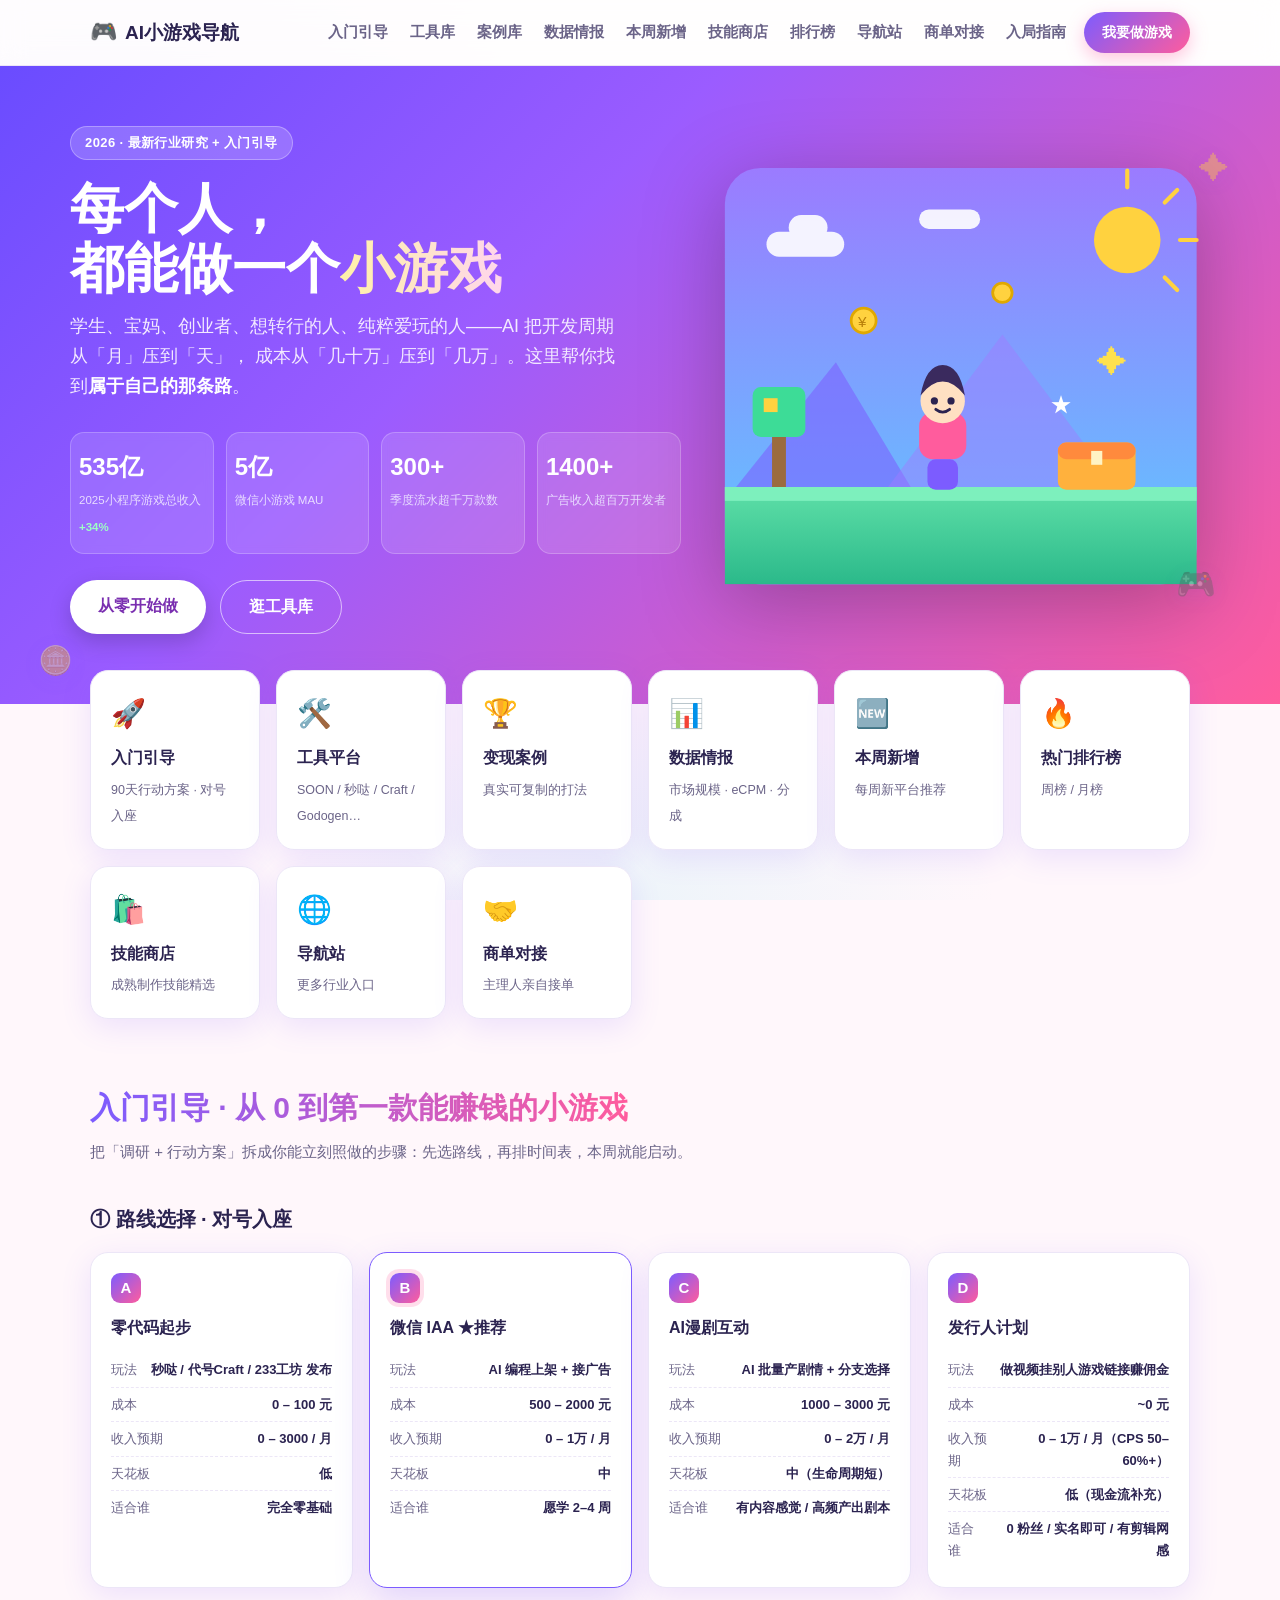
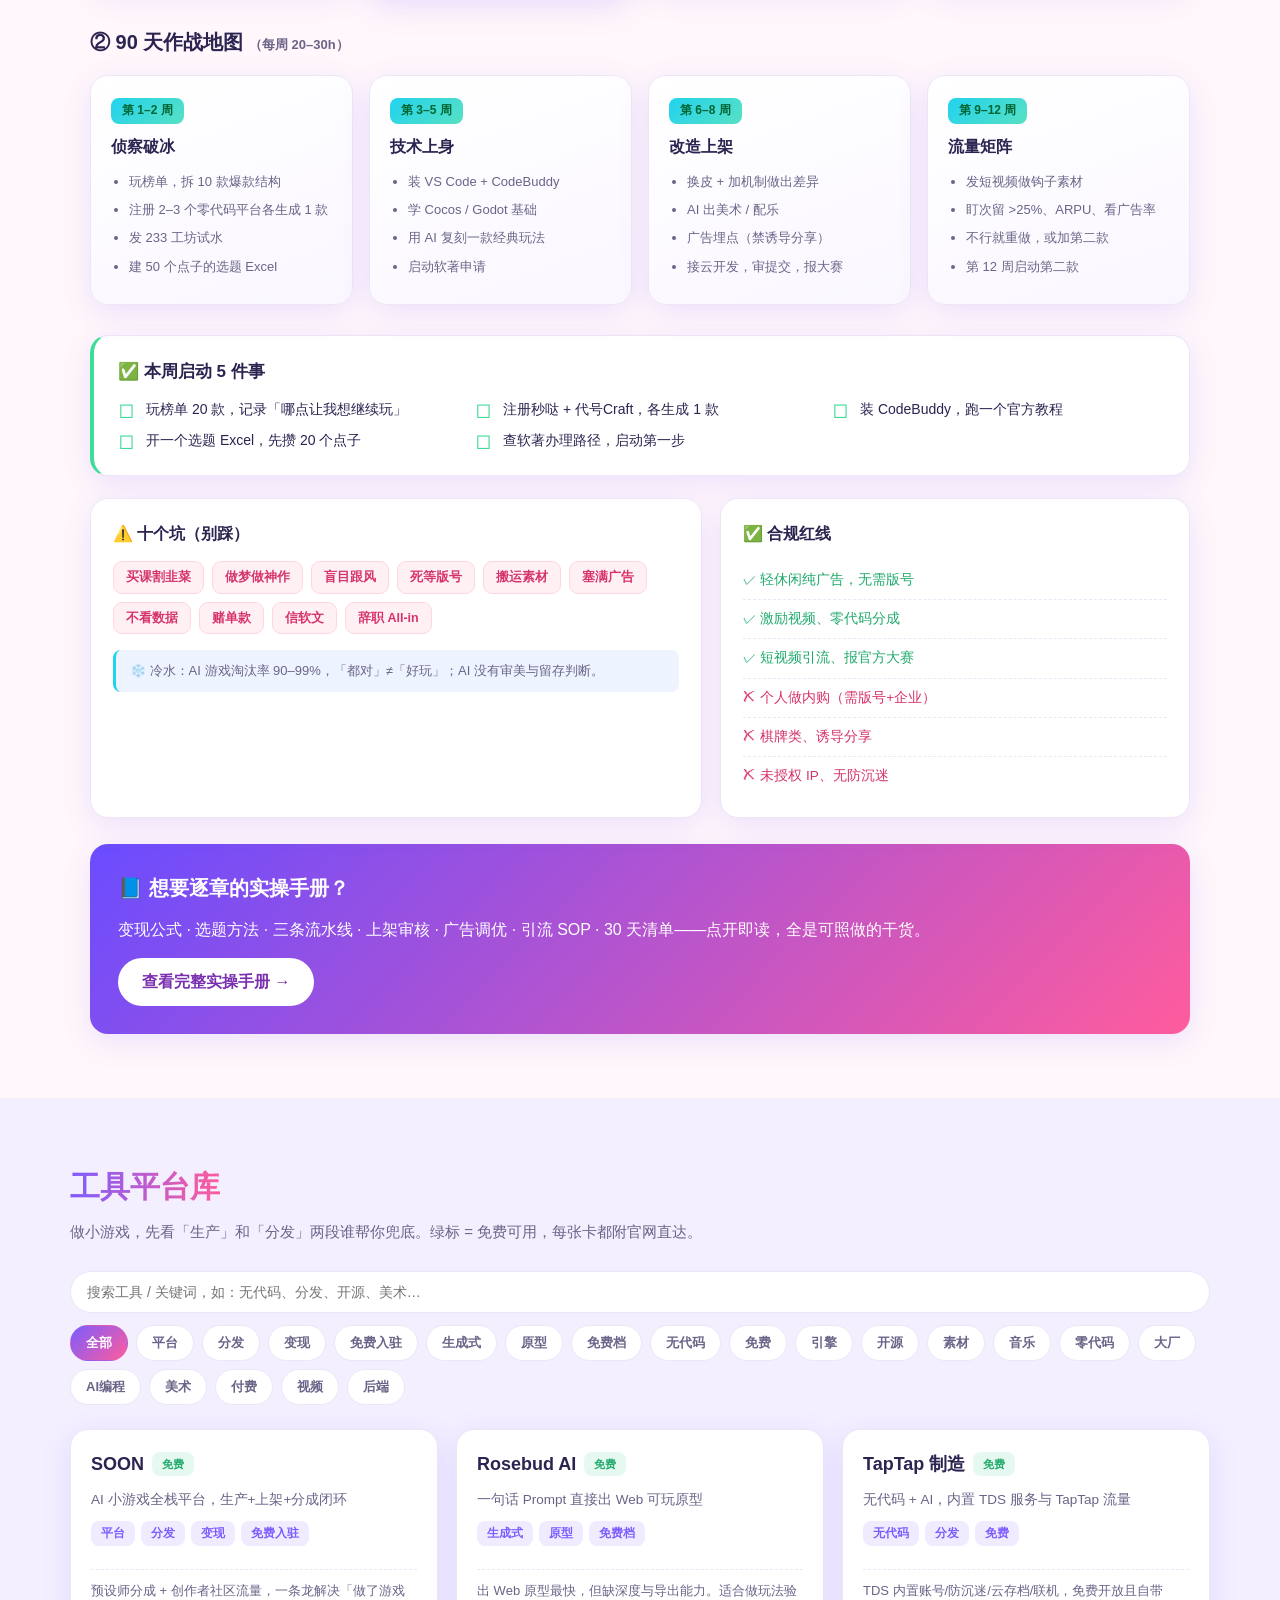
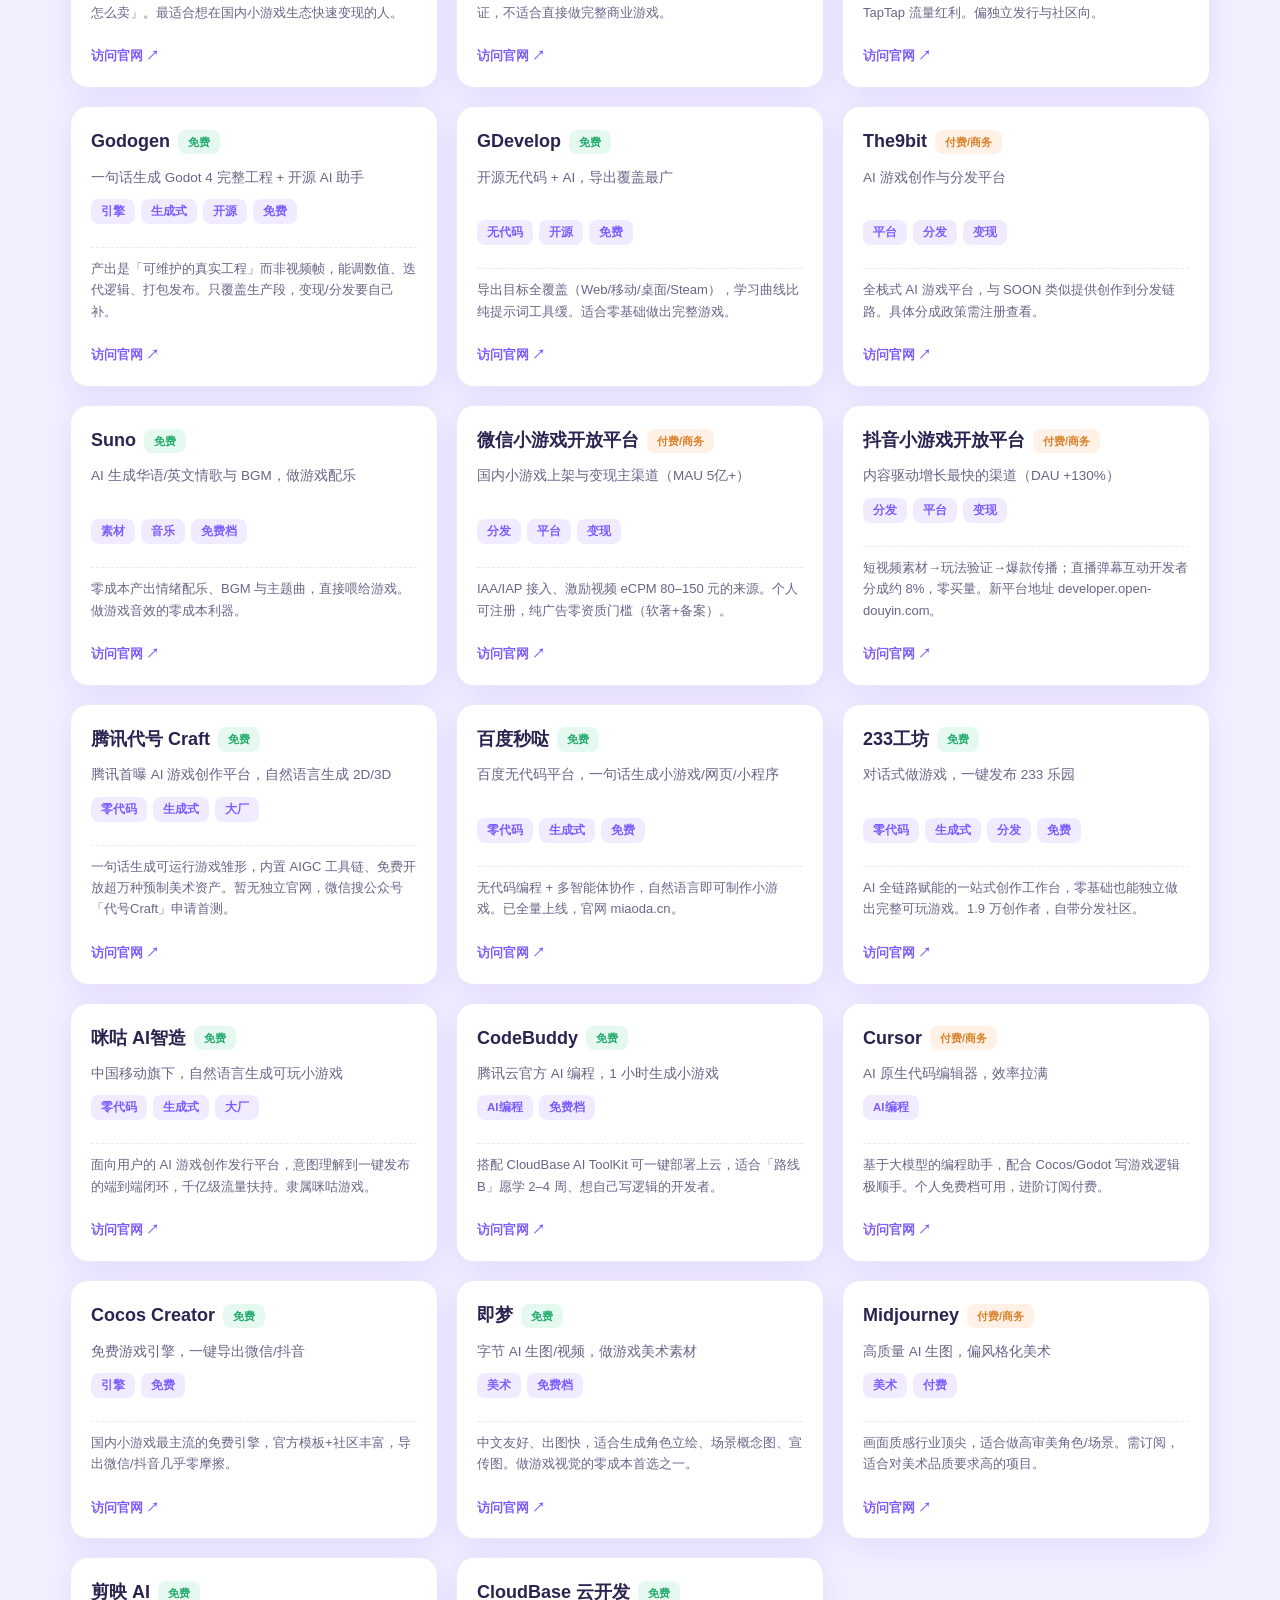
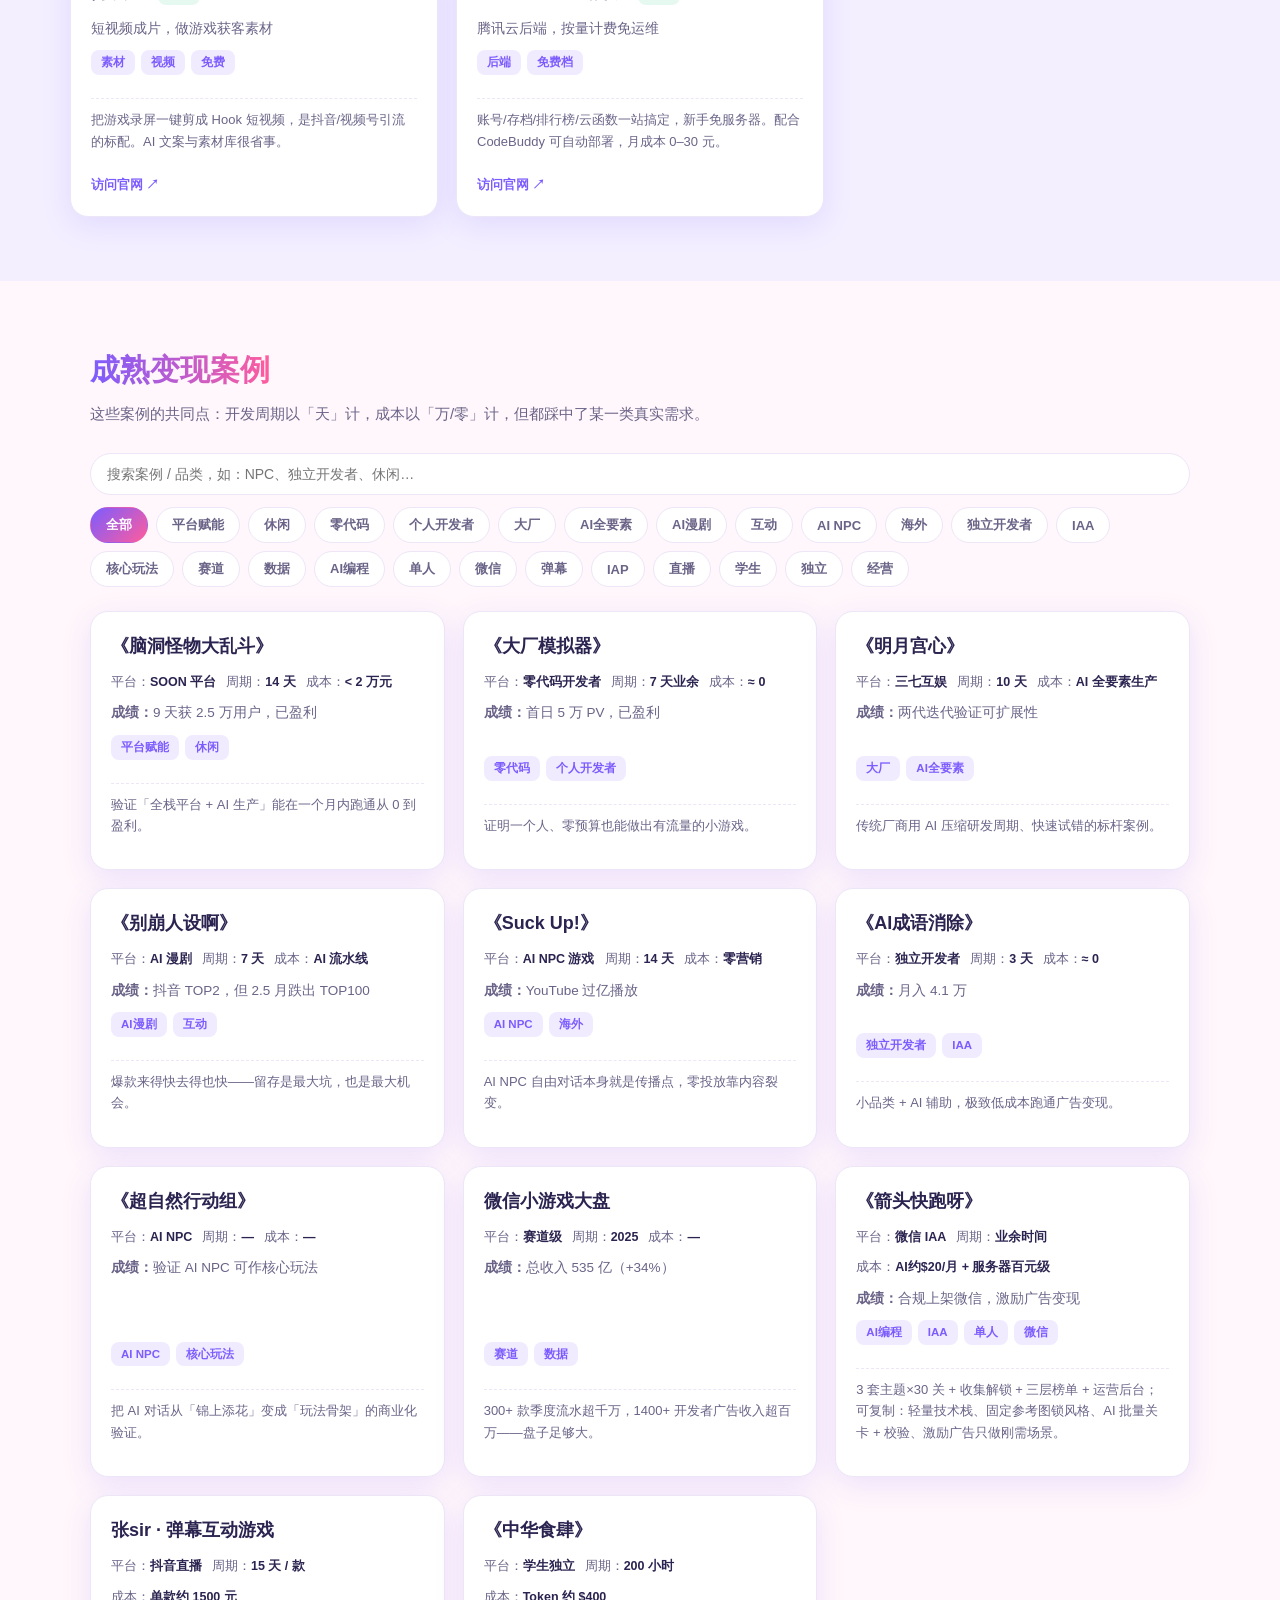
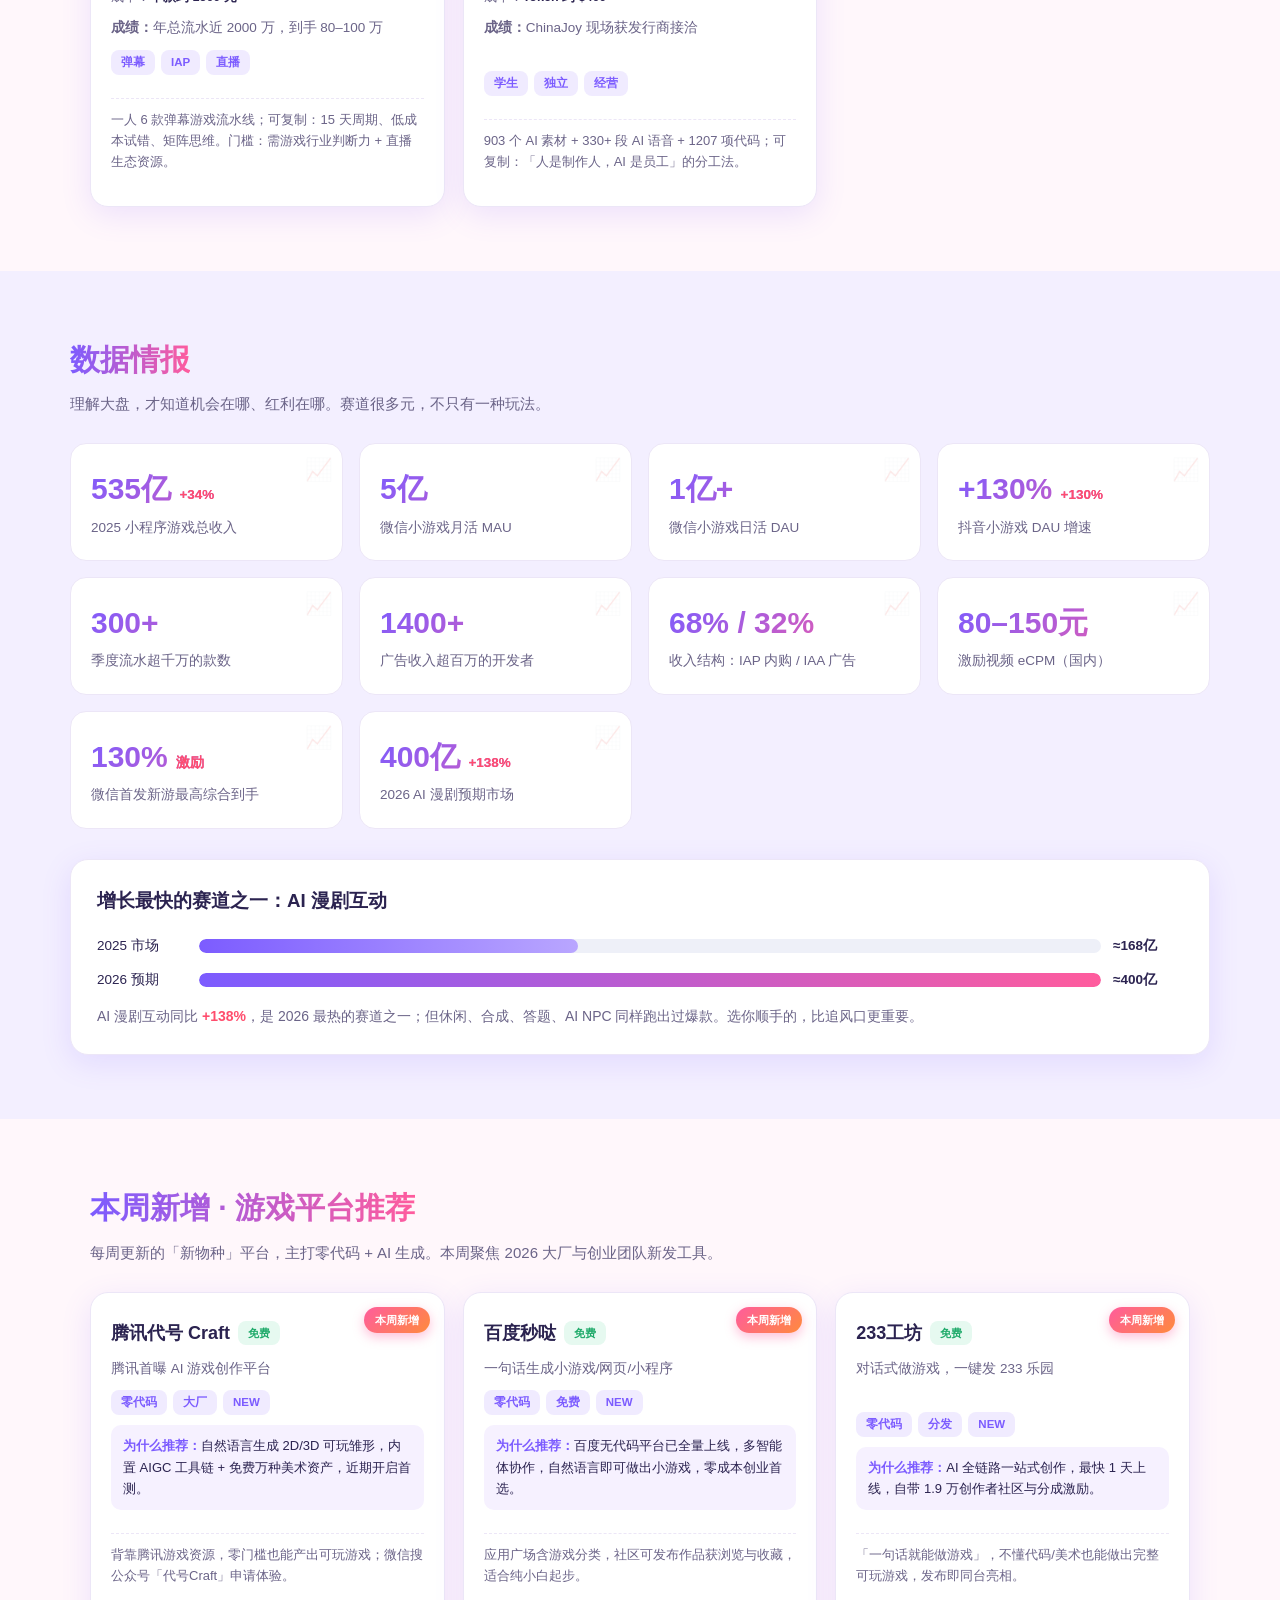
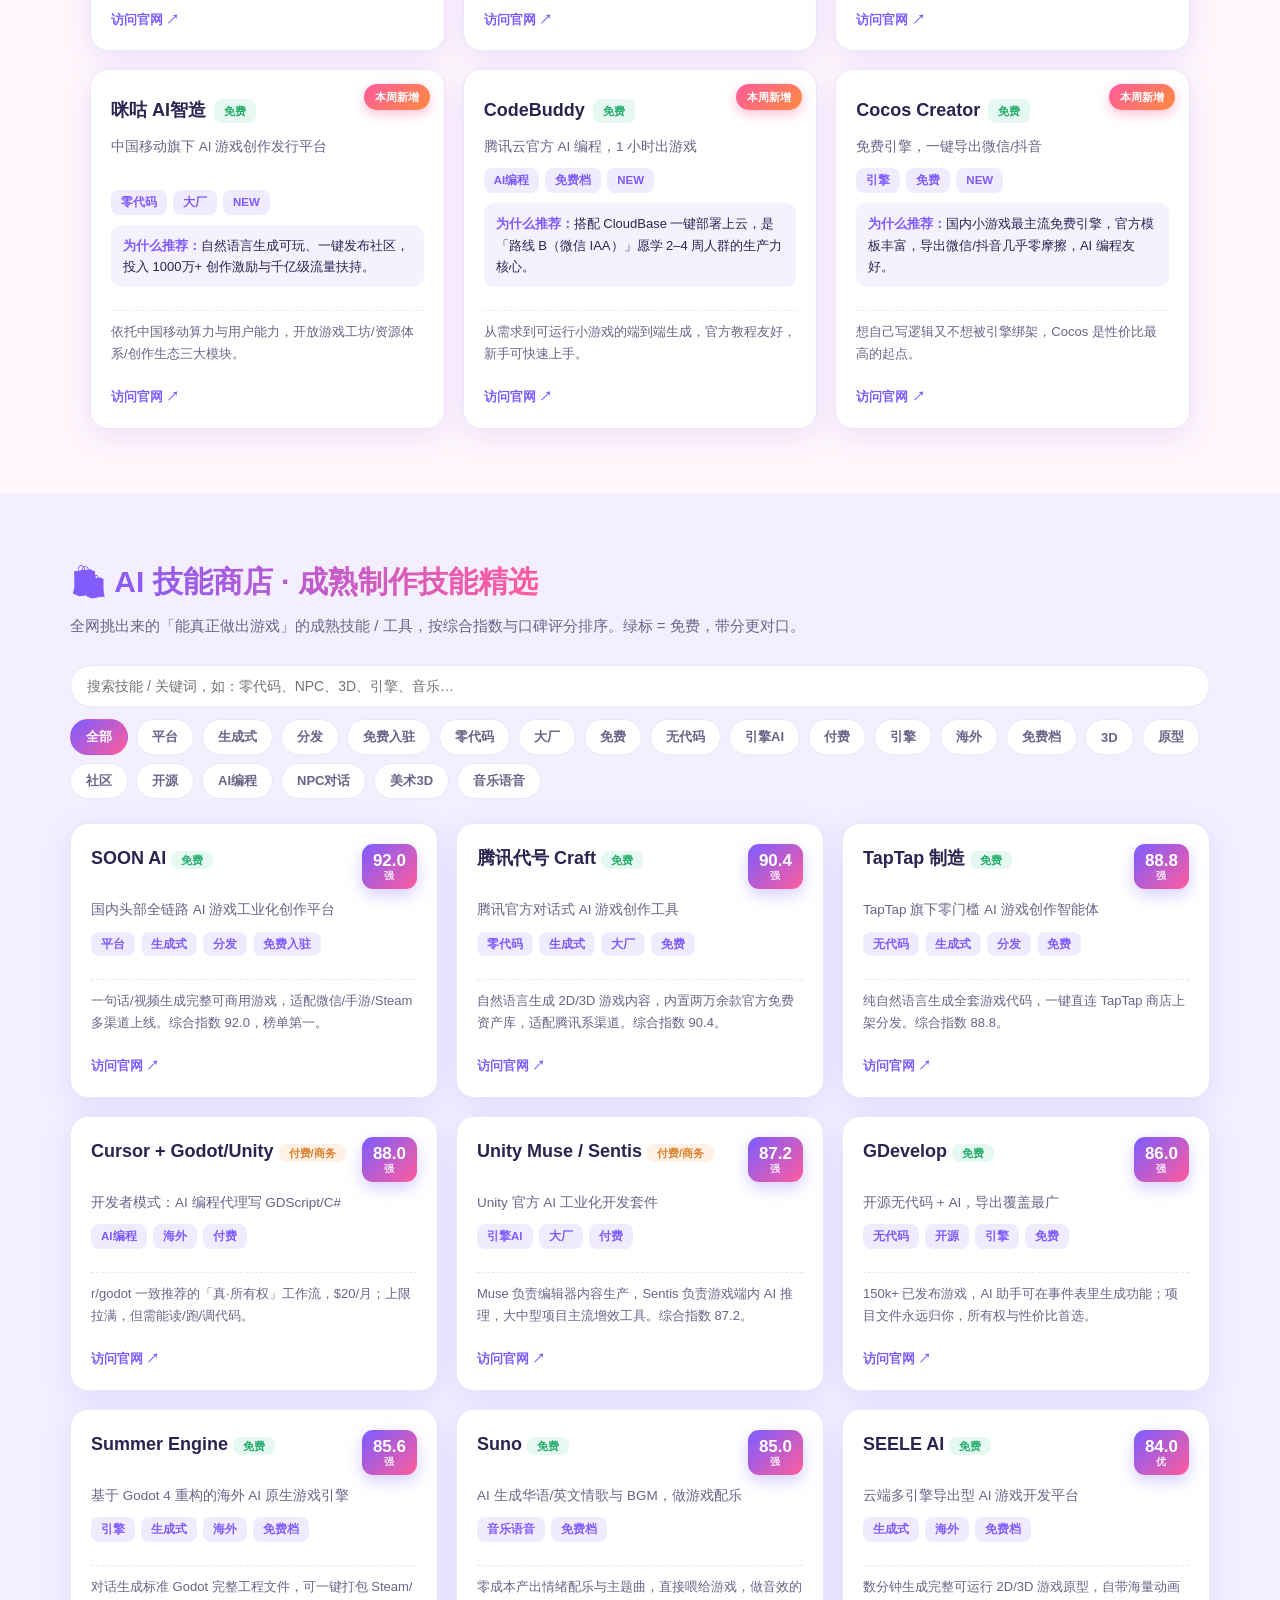
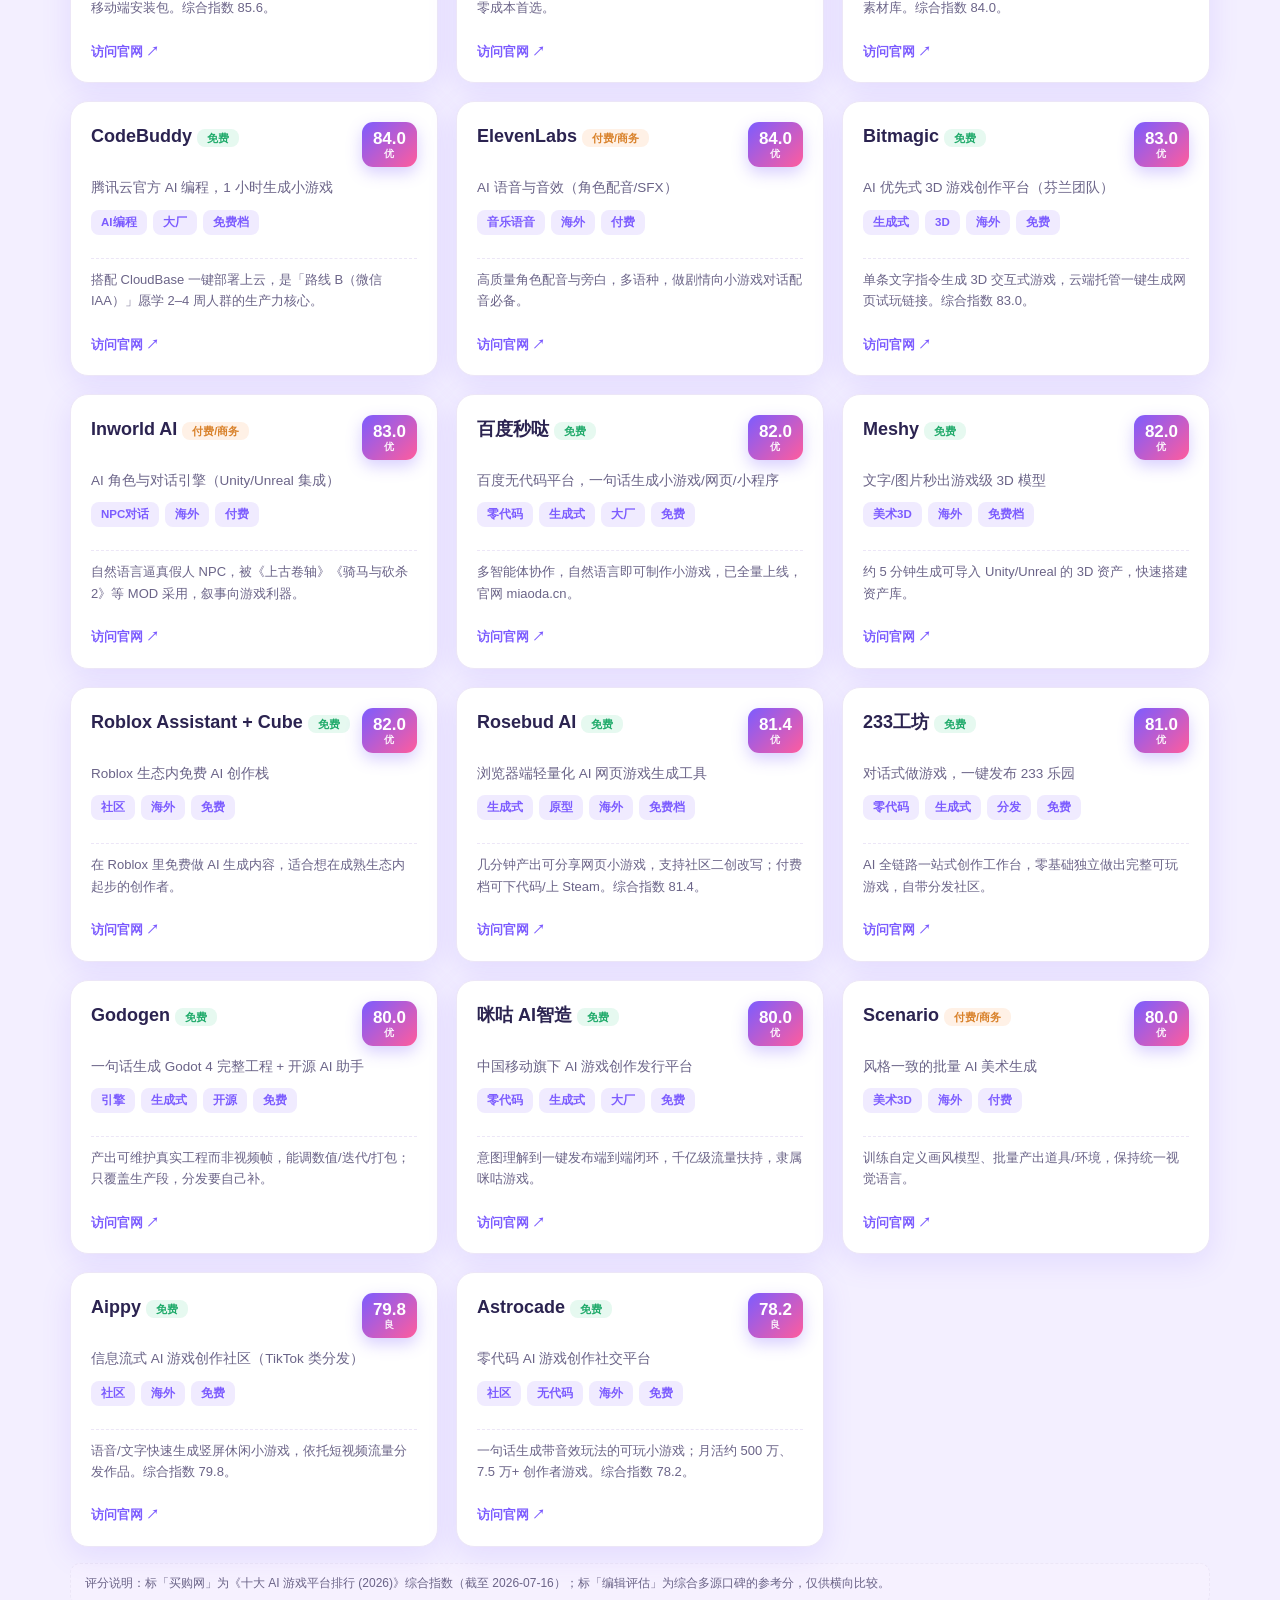
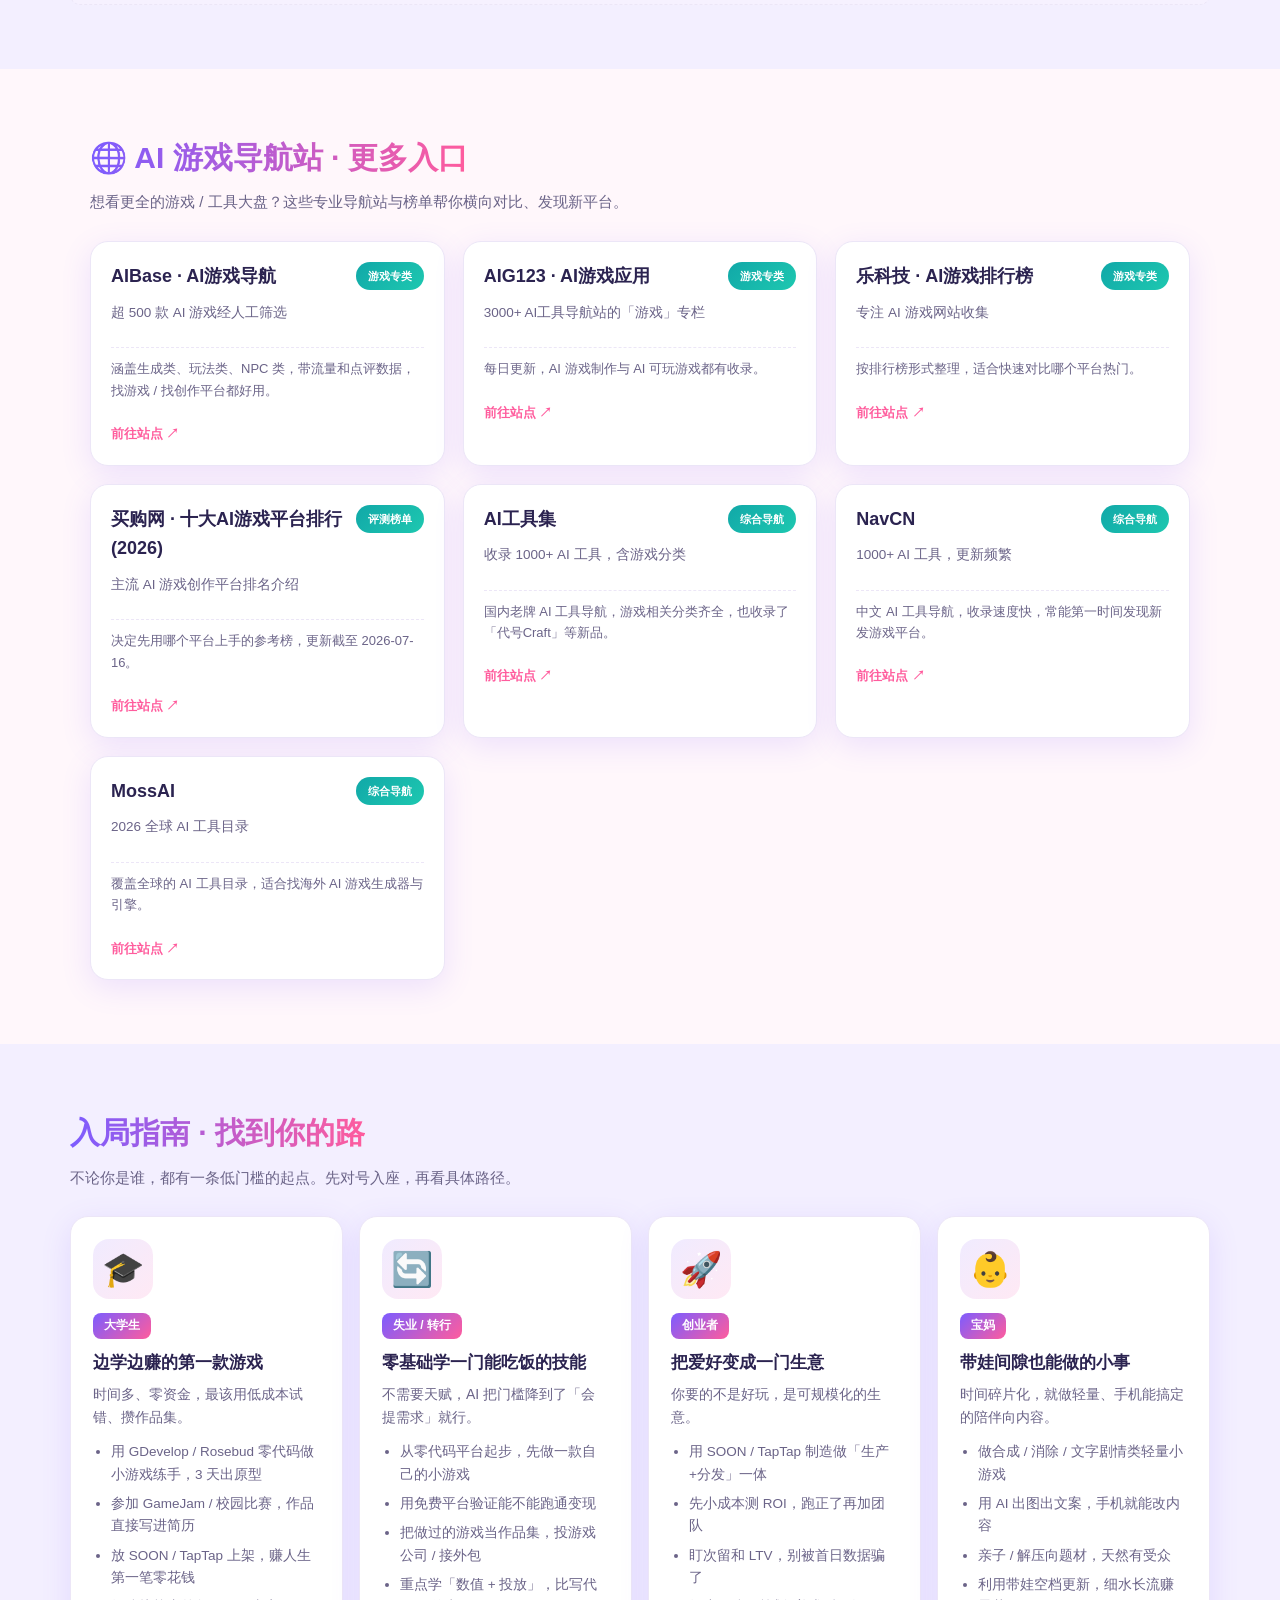
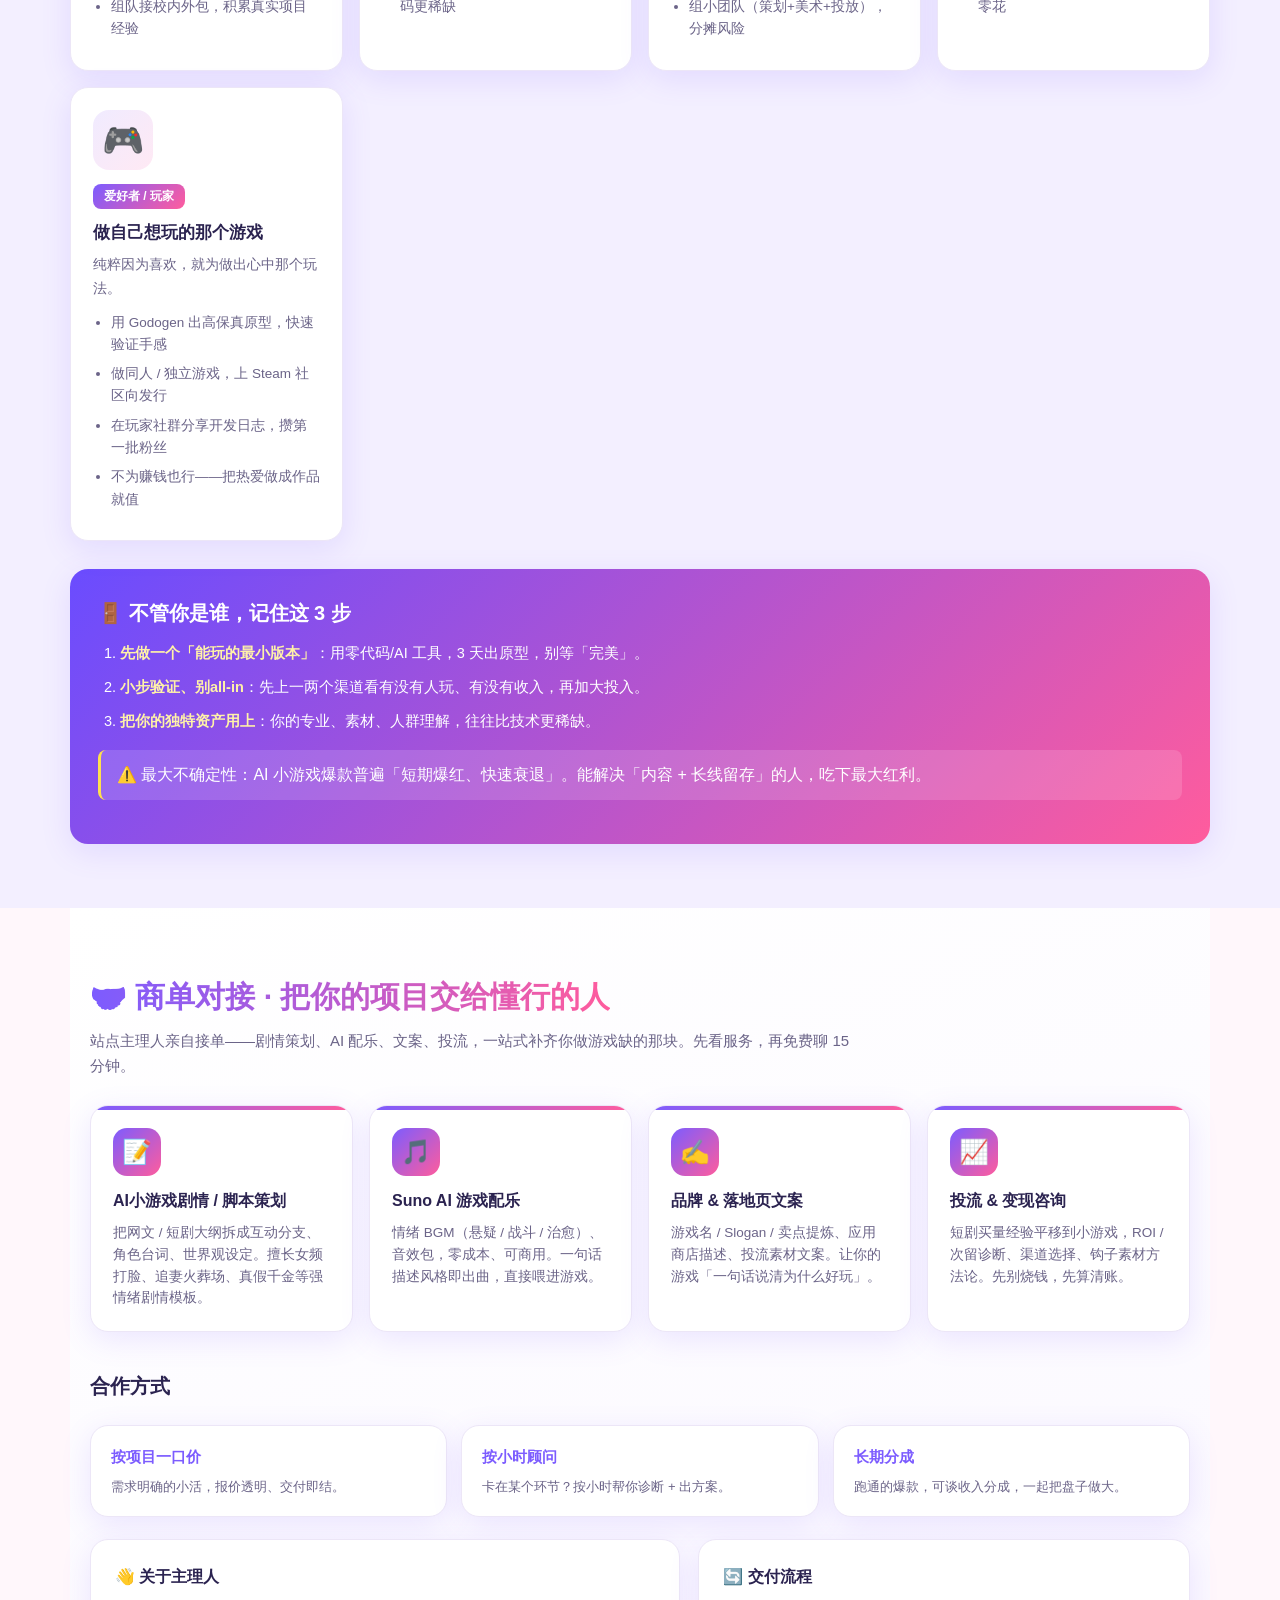
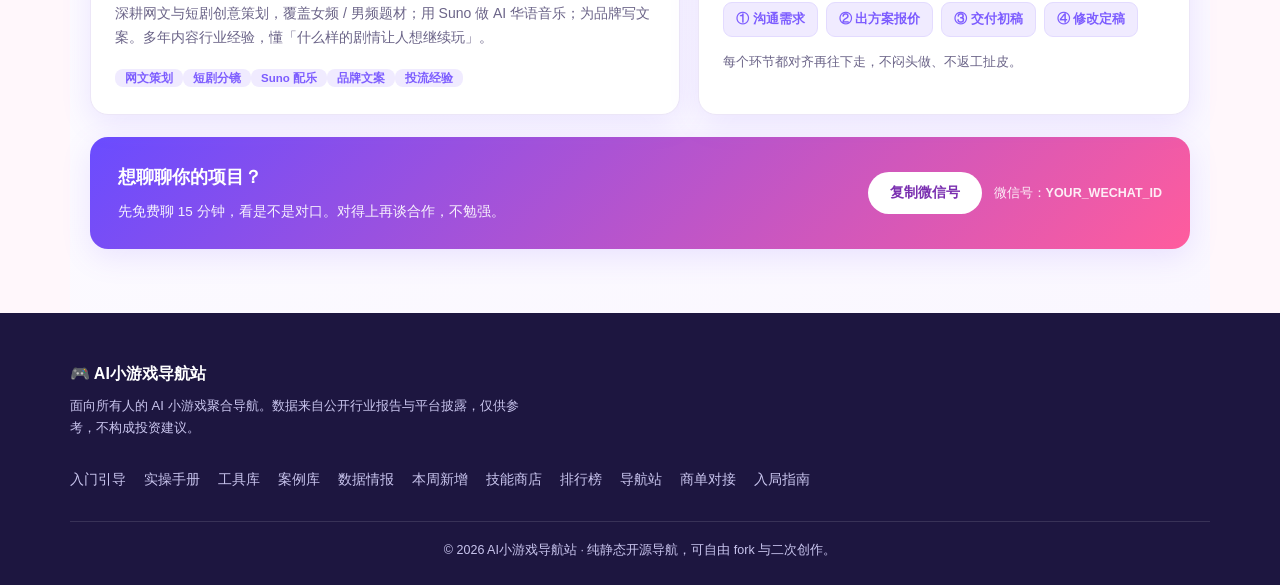
==== index.html @ ee90ebec "AI小游戏导航站 首发：导航/手册/排行榜/技能商店/商单对接" ====
<!DOCTYPE html>
<html lang="zh-CN">
<head>
  <meta charset="UTF-8" />
  <meta name="viewport" content="width=device-width, initial-scale=1.0" />
  <title>AI小游戏导航站 · 每个人都能做游戏</title>
  <meta name="description" content="面向所有人（大学生、失业者、创业者、宝妈、爱好者）的 AI 小游戏导航站：入门引导、工具平台、变现案例、市场数据、本周新增推荐与热门排行榜。基于 2026 年 8 月行业研究。" />
  <link rel="stylesheet" href="./styles.css" />
  <link rel="icon" href="data:image/svg+xml,%3Csvg xmlns='http://www.w3.org/2000/svg' viewBox='0 0 100 100'%3E%3Ctext y='.9em' font-size='90'%3E🎮%3C/text%3E%3C/svg%3E" />
  <meta name="theme-color" content="#7C5CFF" />
  <meta property="og:type" content="website" />
  <meta property="og:title" content="AI小游戏导航站 · 每个人都能做游戏" />
  <meta property="og:description" content="面向所有人（大学生、失业者、创业者、宝妈、爱好者）的 AI 小游戏导航：入门引导、工具平台、变现案例、市场数据、技能商店、导航站聚合与热门排行榜。" />
  <meta property="og:locale" content="zh_CN" />
  <meta property="og:site_name" content="AI小游戏导航" />
  <meta property="og:url" content="https://6a4b49241a014301adb7f304dcb2097b.sh4.agentos-app.net/" />
  <link rel="canonical" href="https://6a4b49241a014301adb7f304dcb2097b.sh4.agentos-app.net/" />
</head>
<body>
  <!-- 漂浮装饰 -->
  <div class="floaty f-star" aria-hidden="true">✦</div>
  <div class="floaty f-coin" aria-hidden="true">🪙</div>
  <div class="floaty f-game" aria-hidden="true">🎮</div>

  <!-- 顶部导航 -->
  <header class="nav" id="top">
    <div class="nav-inner">
      <a class="brand" href="#top">
        <span class="brand-mark">🎮</span>
        <span>AI小游戏导航</span>
      </a>
      <nav class="nav-links">
        <a href="#start">入门引导</a>
        <a href="#tools">工具库</a>
        <a href="#cases">案例库</a>
        <a href="#data">数据情报</a>
        <a href="#weekly">本周新增</a>
        <a href="#skills">技能商店</a>
        <a href="ranking.html">排行榜</a>
        <a href="#navsites">导航站</a>
        <a href="#services">商单对接</a>
        <a href="#guide">入局指南</a>
      </nav>
      <button class="nav-toggle" aria-label="打开菜单" aria-expanded="false">☰</button>
      <a class="nav-cta" href="#start">我要做游戏</a>
    </div>
  </header>

  <!-- Hero -->
  <section class="hero">
    <div class="hero-inner">
      <div class="hero-text">
        <span class="badge-new">2026 · 最新行业研究 + 入门引导</span>
        <h1>每个人，<br />都能做一个<span class="hl">小游戏</span></h1>
        <p class="hero-sub">
          学生、宝妈、创业者、想转行的人、纯粹爱玩的人——AI 把开发周期从「月」压到「天」，
          成本从「几十万」压到「几万」。这里帮你找到<strong>属于自己的那条路</strong>。
        </p>
        <div class="hero-stats">
          <div class="hstat"><b>535亿</b><span>2025小程序游戏总收入 <i class="up">+34%</i></span></div>
          <div class="hstat"><b>5亿</b><span>微信小游戏 MAU</span></div>
          <div class="hstat"><b>300+</b><span>季度流水超千万款数</span></div>
          <div class="hstat"><b>1400+</b><span>广告收入超百万开发者</span></div>
        </div>
        <div class="hero-actions">
          <a class="btn-primary" href="#start">从零开始做</a>
          <a class="btn-ghost" href="#tools">逛工具库</a>
        </div>
      </div>

      <!-- 像素小游戏世界插画 -->
      <div class="hero-art" aria-hidden="true">
        <svg viewBox="0 0 360 320" width="100%" height="100%">
          <defs>
            <linearGradient id="sky" x1="0" y1="0" x2="0" y2="1">
              <stop offset="0" stop-color="#9b7bff"/>
              <stop offset="1" stop-color="#5ec8ff"/>
            </linearGradient>
            <linearGradient id="grass" x1="0" y1="0" x2="0" y2="1">
              <stop offset="0" stop-color="#5fe0a8"/>
              <stop offset="1" stop-color="#2bb98a"/>
            </linearGradient>
          </defs>
          <rect x="10" y="10" width="340" height="300" rx="26" fill="url(#sky)"/>
          <circle cx="300" cy="62" r="24" fill="#ffd23f"/>
          <g stroke="#ffd23f" stroke-width="3" stroke-linecap="round">
            <line x1="300" y1="24" x2="300" y2="12"/><line x1="338" y1="62" x2="350" y2="62"/>
            <line x1="327" y1="35" x2="336" y2="26"/><line x1="327" y1="89" x2="336" y2="98"/>
          </g>
          <g fill="#ffffff" opacity=".9">
            <rect x="40" y="56" width="56" height="18" rx="9"/>
            <rect x="56" y="44" width="28" height="18" rx="9"/>
            <rect x="150" y="40" width="44" height="14" rx="7"/>
          </g>
          <path d="M10 250 L90 150 L150 250 Z" fill="#7c5cff" opacity=".55"/>
          <path d="M120 250 L210 130 L300 250 Z" fill="#a07bff" opacity=".45"/>
          <rect x="10" y="240" width="340" height="70" rx="0" fill="url(#grass)"/>
          <rect x="10" y="240" width="340" height="10" fill="#7df0bd"/>
          <rect x="44" y="200" width="10" height="40" fill="#9b6b3f"/>
          <rect x="30" y="168" width="38" height="36" rx="6" fill="#3ddc97"/>
          <rect x="38" y="176" width="10" height="10" fill="#ffd23f"/>
          <rect x="250" y="208" width="56" height="34" rx="6" fill="#ffb13d"/>
          <rect x="250" y="208" width="56" height="12" rx="6" fill="#ff8a3d"/>
          <rect x="274" y="214" width="8" height="10" fill="#fff3c4"/>
          <text x="278" y="158" font-size="22" fill="#ffe14d">✦</text>
          <text x="244" y="186" font-size="16" fill="#fff">★</text>
          <g>
            <rect x="150" y="186" width="34" height="34" rx="10" fill="#ff5c9d"/>
            <circle cx="167" cy="178" r="16" fill="#ffe0c2"/>
            <path d="M151 174 q16 -20 32 0 q-4 -22 -16 -22 q-12 0 -16 22Z" fill="#3a2a5e"/>
            <circle cx="161" cy="178" r="2.6" fill="#2b2350"/>
            <circle cx="173" cy="178" r="2.6" fill="#2b2350"/>
            <path d="M162 184 q5 4 10 0" stroke="#2b2350" stroke-width="2" fill="none" stroke-linecap="round"/>
            <rect x="156" y="220" width="22" height="22" rx="6" fill="#7c5cff"/>
          </g>
          <circle cx="110" cy="120" r="9" fill="#ffd23f" stroke="#e0a800" stroke-width="2"/>
          <text x="106" y="125" font-size="11" fill="#b9800a">¥</text>
          <circle cx="210" cy="100" r="7" fill="#ffd23f" stroke="#e0a800" stroke-width="2"/>
        </svg>
      </div>
    </div>
  </section>

  <!-- 分类快捷入口 -->
  <section class="cat-strip">
    <a class="cat-card" href="#start">
      <span class="cat-ico">🚀</span>
      <b>入门引导</b>
      <small>90天行动方案 · 对号入座</small>
    </a>
    <a class="cat-card" href="#tools">
      <span class="cat-ico">🛠️</span>
      <b>工具平台</b>
      <small>SOON / 秒哒 / Craft / Godogen…</small>
    </a>
    <a class="cat-card" href="#cases">
      <span class="cat-ico">🏆</span>
      <b>变现案例</b>
      <small>真实可复制的打法</small>
    </a>
    <a class="cat-card" href="#data">
      <span class="cat-ico">📊</span>
      <b>数据情报</b>
      <small>市场规模 · eCPM · 分成</small>
    </a>
    <a class="cat-card" href="#weekly">
      <span class="cat-ico">🆕</span>
      <b>本周新增</b>
      <small>每周新平台推荐</small>
    </a>
    <a class="cat-card" href="ranking.html">
      <span class="cat-ico">🔥</span>
      <b>热门排行榜</b>
      <small>周榜 / 月榜</small>
    </a>
    <a class="cat-card" href="#skills">
      <span class="cat-ico">🛍️</span>
      <b>技能商店</b>
      <small>成熟制作技能精选</small>
    </a>
    <a class="cat-card" href="#navsites">
      <span class="cat-ico">🌐</span>
      <b>导航站</b>
      <small>更多行业入口</small>
    </a>
    <a class="cat-card" href="#services">
      <span class="cat-ico">🤝</span>
      <b>商单对接</b>
      <small>主理人亲自接单</small>
    </a>
  </section>

  <!-- 入门引导 -->
  <section class="section" id="start">
    <div class="sec-head">
      <h2>入门引导 · 从 0 到第一款能赚钱的小游戏</h2>
      <p>把「调研 + 行动方案」拆成你能立刻照做的步骤：先选路线，再排时间表，本周就能启动。</p>
    </div>

    <!-- 路线选择 -->
    <h3 class="block-title">① 路线选择 · 对号入座</h3>
    <div class="routes">
      <div class="route">
        <span class="route-badge">A</span>
        <h4>零代码起步</h4>
        <div class="route-row"><span>玩法</span><b>秒哒 / 代号Craft / 233工坊 发布</b></div>
        <div class="route-row"><span>成本</span><b>0 – 100 元</b></div>
        <div class="route-row"><span>收入预期</span><b>0 – 3000 / 月</b></div>
        <div class="route-row"><span>天花板</span><b>低</b></div>
        <div class="route-row"><span>适合谁</span><b>完全零基础</b></div>
      </div>
      <div class="route route-hl">
        <span class="route-badge">B</span>
        <h4>微信 IAA ★推荐</h4>
        <div class="route-row"><span>玩法</span><b>AI 编程上架 + 接广告</b></div>
        <div class="route-row"><span>成本</span><b>500 – 2000 元</b></div>
        <div class="route-row"><span>收入预期</span><b>0 – 1万 / 月</b></div>
        <div class="route-row"><span>天花板</span><b>中</b></div>
        <div class="route-row"><span>适合谁</span><b>愿学 2–4 周</b></div>
      </div>
      <div class="route">
        <span class="route-badge">C</span>
        <h4>AI漫剧互动</h4>
        <div class="route-row"><span>玩法</span><b>AI 批量产剧情 + 分支选择</b></div>
        <div class="route-row"><span>成本</span><b>1000 – 3000 元</b></div>
        <div class="route-row"><span>收入预期</span><b>0 – 2万 / 月</b></div>
        <div class="route-row"><span>天花板</span><b>中（生命周期短）</b></div>
        <div class="route-row"><span>适合谁</span><b>有内容感觉 / 高频产出剧本</b></div>
      </div>
      <div class="route">
        <span class="route-badge">D</span>
        <h4>发行人计划</h4>
        <div class="route-row"><span>玩法</span><b>做视频挂别人游戏链接赚佣金</b></div>
        <div class="route-row"><span>成本</span><b>~0 元</b></div>
        <div class="route-row"><span>收入预期</span><b>0 – 1万 / 月（CPS 50–60%+）</b></div>
        <div class="route-row"><span>天花板</span><b>低（现金流补充）</b></div>
        <div class="route-row"><span>适合谁</span><b>0 粉丝 / 实名即可 / 有剪辑网感</b></div>
      </div>
    </div>

    <!-- 90天作战地图 -->
    <h3 class="block-title">② 90 天作战地图 <small>（每周 20–30h）</small></h3>
    <div class="phases">
      <div class="phase">
        <span class="phase-week">第 1–2 周</span>
        <h4>侦察破冰</h4>
        <ul>
          <li>玩榜单，拆 10 款爆款结构</li>
          <li>注册 2–3 个零代码平台各生成 1 款</li>
          <li>发 233 工坊试水</li>
          <li>建 50 个点子的选题 Excel</li>
        </ul>
      </div>
      <div class="phase">
        <span class="phase-week">第 3–5 周</span>
        <h4>技术上身</h4>
        <ul>
          <li>装 VS Code + CodeBuddy</li>
          <li>学 Cocos / Godot 基础</li>
          <li>用 AI 复刻一款经典玩法</li>
          <li>启动软著申请</li>
        </ul>
      </div>
      <div class="phase">
        <span class="phase-week">第 6–8 周</span>
        <h4>改造上架</h4>
        <ul>
          <li>换皮 + 加机制做出差异</li>
          <li>AI 出美术 / 配乐</li>
          <li>广告埋点（禁诱导分享）</li>
          <li>接云开发，审提交，报大赛</li>
        </ul>
      </div>
      <div class="phase">
        <span class="phase-week">第 9–12 周</span>
        <h4>流量矩阵</h4>
        <ul>
          <li>发短视频做钩子素材</li>
          <li>盯次留 &gt;25%、ARPU、看广告率</li>
          <li>不行就重做，或加第二款</li>
          <li>第 12 周启动第二款</li>
        </ul>
      </div>
    </div>

    <!-- 本周启动5件事 -->
    <div class="starter">
      <h4>✅ 本周启动 5 件事</h4>
      <ul class="check">
        <li>玩榜单 20 款，记录「哪点让我想继续玩」</li>
        <li>注册秒哒 + 代号Craft，各生成 1 款</li>
        <li>装 CodeBuddy，跑一个官方教程</li>
        <li>开一个选题 Excel，先攒 20 个点子</li>
        <li>查软著办理路径，启动第一步</li>
      </ul>
    </div>

    <!-- 避坑 & 合规 -->
    <div class="pitfalls">
      <div class="pit-col">
        <h4>⚠️ 十个坑（别踩）</h4>
        <div class="pit-grid">
          <span class="pit">买课割韭菜</span><span class="pit">做梦做神作</span>
          <span class="pit">盲目跟风</span><span class="pit">死等版号</span>
          <span class="pit">搬运素材</span><span class="pit">塞满广告</span>
          <span class="pit">不看数据</span><span class="pit">赌单款</span>
          <span class="pit">信软文</span><span class="pit">辞职 All-in</span>
        </div>
        <p class="cold">❄️ 冷水：AI 游戏淘汰率 90–99%，「都对」≠「好玩」；AI 没有审美与留存判断。</p>
      </div>
      <div class="pit-col">
        <h4>✅ 合规红线</h4>
        <ul class="comp">
          <li class="ok">✓ 轻休闲纯广告，无需版号</li>
          <li class="ok">✓ 激励视频、零代码分成</li>
          <li class="ok">✓ 短视频引流、报官方大赛</li>
          <li class="no">✗ 个人做内购（需版号+企业）</li>
          <li class="no">✗ 棋牌类、诱导分享</li>
          <li class="no">✗ 未授权 IP、无防沉迷</li>
        </ul>
      </div>
    </div>
    <div class="guide-callout" style="margin-top:26px;">
      <h3>📘 想要逐章的实操手册？</h3>
      <p style="margin:6px 0 0;color:#fff;">变现公式 · 选题方法 · 三条流水线 · 上架审核 · 广告调优 · 引流 SOP · 30 天清单——点开即读，全是可照做的干货。</p>
      <p style="margin:14px 0 0;"><a href="manual.html" style="background:#fff;color:#7a2fb0;padding:11px 24px;border-radius:999px;font-weight:800;display:inline-block;">查看完整实操手册 →</a></p>
    </div>
  </section>

  <!-- 工具库 -->
  <section class="section alt" id="tools">
    <div class="sec-head">
      <h2>工具平台库</h2>
      <p>做小游戏，先看「生产」和「分发」两段谁帮你兜底。绿标 = 免费可用，每张卡都附官网直达。</p>
    </div>
    <div class="filter-bar">
      <input id="tool-search" type="search" placeholder="搜索工具 / 关键词，如：无代码、分发、开源、美术…" />
      <div class="chips" id="tool-chips"></div>
    </div>
    <div class="grid" id="tools-grid"></div>
    <p class="empty-tip" id="tools-empty" hidden>没有匹配的工具，换个关键词试试。</p>
  </section>

  <!-- 案例库 -->
  <section class="section" id="cases">
    <div class="sec-head">
      <h2>成熟变现案例</h2>
      <p>这些案例的共同点：开发周期以「天」计，成本以「万/零」计，但都踩中了某一类真实需求。</p>
    </div>
    <div class="filter-bar">
      <input id="case-search" type="search" placeholder="搜索案例 / 品类，如：NPC、独立开发者、休闲…" />
      <div class="chips" id="case-chips"></div>
    </div>
    <div class="grid" id="cases-grid"></div>
    <p class="empty-tip" id="cases-empty" hidden>没有匹配的案例。</p>
  </section>

  <!-- 数据情报 -->
  <section class="section alt" id="data">
    <div class="sec-head">
      <h2>数据情报</h2>
      <p>理解大盘，才知道机会在哪、红利在哪。赛道很多元，不只有一种玩法。</p>
    </div>
    <div class="data-grid" id="data-grid"></div>
    <div class="trend-card">
      <h3>增长最快的赛道之一：AI 漫剧互动</h3>
      <div class="trend-row"><span>2025 市场</span><div class="bar"><i style="width:42%"></i></div><b>≈168亿</b></div>
      <div class="trend-row"><span>2026 预期</span><div class="bar"><i style="width:100%;background:linear-gradient(90deg,#7c5cff,#ff5c9d)"></i></div><b>≈400亿</b></div>
      <p class="trend-note">AI 漫剧互动同比 <b class="up">+138%</b>，是 2026 最热的赛道之一；但休闲、合成、答题、AI NPC 同样跑出过爆款。选你顺手的，比追风口更重要。</p>
    </div>
  </section>

  <!-- 本周新增 -->
  <section class="section" id="weekly">
    <div class="sec-head">
      <h2>本周新增 · 游戏平台推荐</h2>
      <p>每周更新的「新物种」平台，主打零代码 + AI 生成。本周聚焦 2026 大厂与创业团队新发工具。</p>
    </div>
    <div class="grid" id="weekly-grid"></div>
  </section>

  <!-- AI 技能商店 -->
  <section class="section alt" id="skills">
    <div class="sec-head">
      <h2>🛍️ AI 技能商店 · 成熟制作技能精选</h2>
      <p>全网挑出来的「能真正做出游戏」的成熟技能 / 工具，按综合指数与口碑评分排序。绿标 = 免费，带分更对口。</p>
    </div>
    <div class="filter-bar">
      <input id="skills-search" type="search" placeholder="搜索技能 / 关键词，如：零代码、NPC、3D、引擎、音乐…" />
      <div class="chips" id="skills-chips"></div>
    </div>
    <div class="grid" id="skills-grid"></div>
    <p class="empty-tip" id="skills-empty" hidden>没有匹配的技能，换个关键词试试。</p>
    <p class="src-note">评分说明：标「买购网」为《十大 AI 游戏平台排行 (2026)》综合指数（截至 2026-07-16）；标「编辑评估」为综合多源口碑的参考分，仅供横向比较。</p>
  </section>

  <!-- AI 游戏导航站聚合 -->
  <section class="section" id="navsites">
    <div class="sec-head">
      <h2>🌐 AI 游戏导航站 · 更多入口</h2>
      <p>想看更全的游戏 / 工具大盘？这些专业导航站与榜单帮你横向对比、发现新平台。</p>
    </div>
    <div class="grid" id="navsites-grid"></div>
  </section>

  <!-- 入局指南 -->
  <section class="section alt" id="guide">
    <div class="sec-head">
      <h2>入局指南 · 找到你的路</h2>
      <p>不论你是谁，都有一条低门槛的起点。先对号入座，再看具体路径。</p>
    </div>
    <div class="guide-grid" id="guide-grid"></div>
    <div class="guide-callout">
      <h3>🚪 不管你是谁，记住这 3 步</h3>
      <ol>
        <li><b>先做一个「能玩的最小版本」</b>：用零代码/AI 工具，3 天出原型，别等「完美」。</li>
        <li><b>小步验证、别all-in</b>：先上一两个渠道看有没有人玩、有没有收入，再加大投入。</li>
        <li><b>把你的独特资产用上</b>：你的专业、素材、人群理解，往往比技术更稀缺。</li>
      </ol>
      <p class="warn">⚠️ 最大不确定性：AI 小游戏爆款普遍「短期爆红、快速衰退」。能解决「内容 + 长线留存」的人，吃下最大红利。</p>
    </div>
  </section>

  <!-- 商单对接 -->
  <section class="section" id="services">
    <div class="sec-head">
      <h2>🤝 商单对接 · 把你的项目交给懂行的人</h2>
      <p>站点主理人亲自接单——剧情策划、AI 配乐、文案、投流，一站式补齐你做游戏缺的那块。先看服务，再免费聊 15 分钟。</p>
    </div>

    <div class="svc-grid">
      <div class="svc-card">
        <div class="svc-ico">📝</div>
        <h3>AI小游戏剧情 / 脚本策划</h3>
        <p>把网文 / 短剧大纲拆成互动分支、角色台词、世界观设定。擅长女频打脸、追妻火葬场、真假千金等强情绪剧情模板。</p>
      </div>
      <div class="svc-card">
        <div class="svc-ico">🎵</div>
        <h3>Suno AI 游戏配乐</h3>
        <p>情绪 BGM（悬疑 / 战斗 / 治愈）、音效包，零成本、可商用。一句话描述风格即出曲，直接喂进游戏。</p>
      </div>
      <div class="svc-card">
        <div class="svc-ico">✍️</div>
        <h3>品牌 & 落地页文案</h3>
        <p>游戏名 / Slogan / 卖点提炼、应用商店描述、投流素材文案。让你的游戏「一句话说清为什么好玩」。</p>
      </div>
      <div class="svc-card">
        <div class="svc-ico">📈</div>
        <h3>投流 & 变现咨询</h3>
        <p>短剧买量经验平移到小游戏，ROI / 次留诊断、渠道选择、钩子素材方法论。先别烧钱，先算清账。</p>
      </div>
    </div>

    <h3 class="block-title">合作方式</h3>
    <div class="coop">
      <div class="coop-item"><b>按项目一口价</b><p>需求明确的小活，报价透明、交付即结。</p></div>
      <div class="coop-item"><b>按小时顾问</b><p>卡在某个环节？按小时帮你诊断 + 出方案。</p></div>
      <div class="coop-item"><b>长期分成</b><p>跑通的爆款，可谈收入分成，一起把盘子做大。</p></div>
    </div>

    <div class="trust">
      <div class="trust-card">
        <h4>👋 关于主理人</h4>
        <p style="font-size:14px;color:var(--ink-soft);line-height:1.7;margin:0 0 14px;">深耕网文与短剧创意策划，覆盖女频 / 男频题材；用 Suno 做 AI 华语音乐；为品牌写文案。多年内容行业经验，懂「什么样的剧情让人想继续玩」。</p>
        <div class="tags" style="margin:0;">
          <span class="tag">网文策划</span><span class="tag">短剧分镜</span><span class="tag">Suno 配乐</span><span class="tag">品牌文案</span><span class="tag">投流经验</span>
        </div>
      </div>
      <div class="trust-card">
        <h4>🔄 交付流程</h4>
        <div class="flow">
          <span>① 沟通需求</span><span>② 出方案报价</span><span>③ 交付初稿</span><span>④ 修改定稿</span>
        </div>
        <p style="font-size:13px;color:var(--ink-soft);margin:14px 0 0;">每个环节都对齐再往下走，不闷头做、不返工扯皮。</p>
      </div>
    </div>

    <div class="contact">
      <div class="c-text">
        <h3>想聊聊你的项目？</h3>
        <p>先免费聊 15 分钟，看是不是对口。对得上再谈合作，不勉强。</p>
      </div>
      <div class="c-actions">
        <button class="btn-wechat" onclick="copyWx()">复制微信号</button>
        <span class="wx-hint">微信号：<b id="wxid">YOUR_WECHAT_ID</b></span>
      </div>
    </div>
  </section>

  <!-- 页脚 -->
  <footer class="footer">
    <div class="footer-inner">
      <div>
        <b>🎮 AI小游戏导航站</b>
        <p>面向所有人的 AI 小游戏聚合导航。数据来自公开行业报告与平台披露，仅供参考，不构成投资建议。</p>
      </div>
      <div class="footer-links">
        <a href="#start">入门引导</a>
        <a href="manual.html">实操手册</a>
        <a href="#tools">工具库</a>
        <a href="#cases">案例库</a>
        <a href="#data">数据情报</a>
        <a href="#weekly">本周新增</a>
        <a href="#skills">技能商店</a>
        <a href="ranking.html">排行榜</a>
        <a href="#navsites">导航站</a>
        <a href="#services">商单对接</a>
        <a href="#guide">入局指南</a>
      </div>
    </div>
    <div class="footer-bar">© 2026 AI小游戏导航站 · 纯静态开源导航，可自由 fork 与二次创作。</div>
  </footer>

  <script src="./app.js"></script>
  <script src="./nav.js"></script>
  <!-- 免费隐私友好统计：去 https://www.goatcounter.com 注册，把 YOUR-CODE 换成你的站点代码即可生效（无需 cookie） -->
  <script data-goatcounter="https://YOUR-CODE.goatcounter.com/count" async src="//gc.zgo.at/count.js"></script>
  <script>
    function copyWx() {
      var id = (document.getElementById('wxid') || {}).textContent || '';
      id = id.trim();
      if (!id || id === 'YOUR_WECHAT_ID') { alert('请先在源码里把 wxid 替换成你的微信号'); return; }
      if (navigator.clipboard) navigator.clipboard.writeText(id);
      var btn = document.querySelector('.btn-wechat');
      var old = btn.textContent; btn.textContent = '已复制 ✓'; setTimeout(function(){ btn.textContent = old; }, 1500);
    }
  </script>
</body>
</html>
---- styles.css ----
:root {
  --bg: #fff7fb;
  --bg-alt: #f3efff;
  --ink: #2b2350;
  --ink-soft: #6b6488;
  --line: #ece6f7;
  --brand: #7c5cff;
  --brand2: #ff5c9d;
  --cyan: #22d3ee;
  --mint: #3ddc97;
  --yellow: #ffd23f;
  --ok: #1faa6a;
  --up: #ff4d6d;
  --shadow: 0 8px 30px rgba(124, 92, 255, .14);
  --radius: 18px;
  font-family: -apple-system, BlinkMacSystemFont, "Segoe UI", "PingFang SC", "Hiragino Sans GB", "Microsoft YaHei", sans-serif;
}

* { box-sizing: border-box; }
html { scroll-behavior: smooth; }
body {
  margin: 0; color: var(--ink); background: var(--bg); line-height: 1.65;
  background-image:
    radial-gradient(700px 360px at 8% 12%, rgba(124,92,255,.10), transparent 60%),
    radial-gradient(640px 340px at 95% 30%, rgba(255,92,157,.10), transparent 60%),
    radial-gradient(600px 320px at 50% 100%, rgba(34,211,238,.08), transparent 60%);
  background-attachment: fixed;
}
a { color: inherit; text-decoration: none; }
b { font-weight: 800; }

/* 漂浮装饰 */
.floaty { position: fixed; z-index: 1; pointer-events: none; opacity: .4; filter: drop-shadow(0 4px 10px rgba(124,92,255,.25)); }
.f-star { top: 16%; right: 4%; font-size: 30px; color: var(--yellow); animation: floaty 6s ease-in-out infinite; }
.f-coin { bottom: 24%; left: 3%; font-size: 28px; animation: floaty 7.5s ease-in-out infinite; }
.f-game { top: 62%; right: 5%; font-size: 32px; animation: floaty 8.5s ease-in-out infinite; }
@keyframes floaty { 0%,100% { transform: translateY(0) rotate(0); } 50% { transform: translateY(-18px) rotate(10deg); } }

/* 导航 */
.nav { position: sticky; top: 0; z-index: 50; background: rgba(255,255,255,.8); backdrop-filter: blur(12px); border-bottom: 1px solid var(--line); }
.nav-inner { max-width: 1140px; margin: 0 auto; padding: 12px 20px; display: flex; align-items: center; gap: 18px; }
.brand { display: flex; align-items: center; gap: 8px; font-weight: 900; font-size: 19px; }
.brand-mark { font-size: 22px; }
.nav-links { display: flex; gap: 22px; margin-left: auto; font-size: 15px; color: var(--ink-soft); font-weight: 600; }
.nav-links a:hover { color: var(--brand); }
.nav-cta { background: linear-gradient(135deg, var(--brand), var(--brand2)); color: #fff; padding: 9px 18px; border-radius: 999px; font-size: 14px; font-weight: 700; box-shadow: 0 6px 18px rgba(255,92,157,.35); }
.nav-cta:hover { transform: translateY(-2px); }

/* 汉堡按钮：默认隐藏，仅移动端显示 */
.nav-toggle { display: none; background: none; border: none; font-size: 26px; line-height: 1; cursor: pointer; color: var(--ink); padding: 4px 8px; margin-left: 12px; }

/* Hero */
.hero { background: linear-gradient(135deg, #6a4cff 0%, #9b5cff 38%, #ff5c9d 100%); color: #fff; padding: 60px 20px 70px; overflow: hidden; }
.hero-inner { max-width: 1140px; margin: 0 auto; display: grid; grid-template-columns: 1.1fr .9fr; gap: 30px; align-items: center; }
.hero-text { max-width: 620px; }
.badge-new { display: inline-block; background: rgba(255,255,255,.18); border: 1px solid rgba(255,255,255,.3); padding: 5px 14px; border-radius: 999px; font-size: 13px; font-weight: 600; letter-spacing: .4px; }
.hero h1 { font-size: clamp(32px, 5.5vw, 54px); margin: 18px 0 14px; line-height: 1.12; font-weight: 900; }
.hero h1 .hl { background: linear-gradient(90deg, #fff2a8, #ffd6ec); -webkit-background-clip: text; background-clip: text; color: transparent; }
.hero-sub { font-size: clamp(15px, 2.1vw, 18px); color: #f3e9ff; max-width: 560px; margin: 0; }
.hero-sub strong { color: #fff; }
.hero-stats { display: grid; grid-template-columns: repeat(4, 1fr); gap: 12px; margin: 30px 0 26px; }
.hstat { background: rgba(255,255,255,.12); border: 1px solid rgba(255,255,255,.22); border-radius: 14px; padding: 14px 8px; backdrop-filter: blur(4px); }
.hstat b { display: block; font-size: 24px; font-weight: 900; }
.hstat span { font-size: 11.5px; color: #e8dcff; }
.hstat .up { color: #9dffc4; font-style: normal; font-weight: 800; }
.hero-actions { display: flex; gap: 14px; flex-wrap: wrap; }
.btn-primary { background: #fff; color: #7a2fb0; padding: 13px 28px; border-radius: 999px; font-weight: 800; box-shadow: 0 8px 22px rgba(0,0,0,.18); }
.btn-primary:hover { transform: translateY(-2px); }
.btn-ghost { border: 1.5px solid rgba(255,255,255,.6); color: #fff; padding: 13px 28px; border-radius: 999px; font-weight: 700; }
.btn-ghost:hover { background: rgba(255,255,255,.15); }
.hero-art { filter: drop-shadow(0 18px 40px rgba(0,0,0,.25)); }

/* 分类条 */
.cat-strip { max-width: 1140px; margin: -34px auto 0; padding: 0 20px; display: grid; grid-template-columns: repeat(4, 1fr); gap: 16px; position: relative; z-index: 5; }
.cat-card { background: #fff; border: 1px solid var(--line); border-radius: var(--radius); padding: 20px; box-shadow: var(--shadow); transition: .2s; display: block; }
.cat-card:hover { transform: translateY(-5px); border-color: var(--brand); box-shadow: 0 14px 34px rgba(124,92,255,.2); }
.cat-ico { font-size: 28px; }
.cat-card b { display: block; margin: 8px 0 4px; font-size: 16px; }
.cat-card small { color: var(--ink-soft); font-size: 12.5px; }

/* Section */
.section { max-width: 1140px; margin: 0 auto; padding: 64px 20px; }
.section.alt { background: var(--bg-alt); max-width: none; }
.section.alt > * { max-width: 1140px; margin-left: auto; margin-right: auto; }
.sec-head { margin-bottom: 26px; }
.sec-head h2 { font-size: 30px; margin: 0 0 8px; font-weight: 900; background: linear-gradient(90deg, var(--brand), var(--brand2)); -webkit-background-clip: text; background-clip: text; color: transparent; display: inline-block; }
.sec-head p { color: var(--ink-soft); margin: 0; max-width: 760px; font-size: 15px; }

/* 筛选 */
.filter-bar { display: flex; flex-wrap: wrap; gap: 12px; align-items: center; margin-bottom: 24px; }
.filter-bar input { flex: 1; min-width: 240px; padding: 12px 16px; border: 1.5px solid var(--line); border-radius: 999px; font-size: 14px; outline: none; background: #fff; }
.filter-bar input:focus { border-color: var(--brand); box-shadow: 0 0 0 4px rgba(124,92,255,.12); }
.chips { display: flex; flex-wrap: wrap; gap: 8px; }
.chip { border: 1.5px solid var(--line); background: #fff; color: var(--ink-soft); padding: 8px 15px; border-radius: 999px; font-size: 13px; font-weight: 600; cursor: pointer; transition: .15s; }
.chip:hover { border-color: var(--brand); color: var(--brand); }
.chip.active { background: linear-gradient(135deg, var(--brand), var(--brand2)); border-color: transparent; color: #fff; }

/* 网格与卡片 */
.grid { display: grid; grid-template-columns: repeat(auto-fill, minmax(280px, 1fr)); gap: 18px; }
.card { background: #fff; border: 1px solid var(--line); border-radius: var(--radius); padding: 20px; box-shadow: var(--shadow); transition: .2s; display: flex; flex-direction: column; gap: 10px; position: relative; overflow: hidden; }
.card::before { content: ""; position: absolute; inset: 0 0 auto 0; height: 4px; background: linear-gradient(90deg, var(--brand), var(--brand2), var(--cyan)); opacity: 0; transition: .2s; }
.card:hover { transform: translateY(-5px); box-shadow: 0 16px 38px rgba(124,92,255,.22); }
.card:hover::before { opacity: 1; }
.card h3 { margin: 0; font-size: 18px; display: flex; align-items: center; gap: 8px; flex-wrap: wrap; }
.card .tagline { color: var(--ink-soft); font-size: 13.5px; margin: 0; }
.card .tags { display: flex; flex-wrap: wrap; gap: 6px; margin-top: auto; }
.tag { font-size: 11.5px; background: #f0ebff; color: var(--brand); padding: 3px 10px; border-radius: 8px; font-weight: 600; }
.free-badge { font-size: 11px; font-weight: 800; padding: 3px 10px; border-radius: 8px; background: #e6f9f0; color: var(--ok); }
.paid-badge { font-size: 11px; font-weight: 800; padding: 3px 10px; border-radius: 8px; background: #fff1e6; color: #d9822b; }
.card .note { font-size: 13px; color: var(--ink-soft); border-top: 1px dashed var(--line); padding-top: 10px; }
.card .meta { display: flex; gap: 10px; flex-wrap: wrap; font-size: 12.5px; color: var(--ink-soft); }
.card .meta b { color: var(--ink); }
.card .meta a { color: var(--brand); font-weight: 700; }

.empty-tip { text-align: center; color: var(--ink-soft); padding: 30px; }

/* 数据情报 */
.data-grid { display: grid; grid-template-columns: repeat(auto-fill, minmax(220px, 1fr)); gap: 16px; margin-bottom: 30px; }
.dstat { background: #fff; border: 1px solid var(--line); border-radius: 16px; padding: 20px; position: relative; overflow: hidden; }
.dstat::after { content: "📈"; position: absolute; right: 10px; top: 8px; font-size: 22px; opacity: .12; }
.dstat b { display: block; font-size: 30px; font-weight: 900; background: linear-gradient(135deg, var(--brand), var(--brand2)); -webkit-background-clip: text; background-clip: text; color: transparent; }
.dstat span { color: var(--ink-soft); font-size: 13.5px; }
.dstat .up { color: var(--up); font-weight: 800; font-style: normal; }

.trend-card { background: #fff; border: 1px solid var(--line); border-radius: var(--radius); padding: 26px; box-shadow: var(--shadow); }
.trend-card h3 { margin: 0 0 18px; }
.trend-row { display: grid; grid-template-columns: 90px 1fr 70px; align-items: center; gap: 12px; margin-bottom: 12px; font-size: 13.5px; }
.bar { height: 14px; background: #eef0f8; border-radius: 999px; overflow: hidden; }
.bar i { display: block; height: 100%; background: linear-gradient(90deg, #7c5cff, #b9a6ff); border-radius: 999px; }
.trend-note { color: var(--ink-soft); font-size: 14px; margin: 14px 0 0; }
.trend-note b { color: var(--up); }

/* 入局指南 */
.guide-grid { display: grid; grid-template-columns: repeat(auto-fill, minmax(250px, 1fr)); gap: 16px; margin-bottom: 28px; }
.gcard { background: #fff; border: 1px solid var(--line); border-radius: var(--radius); padding: 22px; box-shadow: var(--shadow); transition: .2s; }
.gcard:hover { transform: translateY(-5px); box-shadow: 0 16px 36px rgba(124,92,255,.2); }
.gcard .ava { font-size: 34px; width: 60px; height: 60px; display: flex; align-items: center; justify-content: center; border-radius: 16px; margin-bottom: 12px; background: linear-gradient(135deg, #f0ebff, #ffe9f4); }
.gcard h3 { margin: 0 0 6px; font-size: 17px; }
.gcard .who { display: inline-block; background: linear-gradient(135deg, var(--brand), var(--brand2)); color: #fff; font-size: 12px; font-weight: 700; padding: 3px 11px; border-radius: 8px; margin-bottom: 10px; }
.gcard p { margin: 0 0 12px; color: var(--ink-soft); font-size: 14px; }
.gcard ul { margin: 0; padding-left: 18px; font-size: 13.5px; color: var(--ink-soft); }
.gcard ul li { margin-bottom: 7px; }
.gcard ul li b { color: var(--brand); }

.guide-callout { background: linear-gradient(135deg, #6a4cff, #ff5c9d); color: #fff; border-radius: var(--radius); padding: 28px; box-shadow: var(--shadow); }
.guide-callout h3 { margin: 0 0 12px; font-size: 20px; }
.guide-callout ol { margin: 12px 0; padding-left: 22px; }
.guide-callout li { margin-bottom: 10px; font-size: 14.5px; }
.guide-callout li b { color: #fff2a8; }
.guide-callout .warn { background: rgba(255,255,255,.14); border-left: 3px solid #ffe14d; padding: 12px 16px; border-radius: 8px; margin-top: 16px; color: #fff; }

/* 页脚 */
.footer { background: #1d1640; color: #c9c5ee; padding: 48px 20px 24px; }
.footer-inner { max-width: 1140px; margin: 0 auto; display: flex; justify-content: space-between; gap: 30px; flex-wrap: wrap; }
.footer b { color: #fff; font-size: 16px; }
.footer p { font-size: 13px; max-width: 460px; margin: 8px 0 0; }
.footer-links { display: flex; gap: 18px; flex-wrap: wrap; font-size: 14px; }
.footer-links a:hover { color: #fff; }
.footer-bar { max-width: 1140px; margin: 30px auto 0; padding-top: 18px; border-top: 1px solid rgba(255,255,255,.12); font-size: 12.5px; text-align: center; }

/* 响应式 */
@media (max-width: 900px) {
  .hero-inner { grid-template-columns: 1fr; }
  .hero-art { max-width: 340px; margin: 0 auto; }
  .cat-strip { grid-template-columns: repeat(2, 1fr); }
  .nav-toggle { display: block; }
  .nav-links {
    display: none;
    position: absolute; top: 100%; left: 0; right: 0;
    flex-direction: column; gap: 0;
    background: #fff; border-bottom: 1px solid var(--line);
    box-shadow: var(--shadow); padding: 6px 0;
  }
  .nav-links.open { display: flex; }
  .nav-links a { padding: 13px 20px; color: var(--ink); }
  .nav-links a:hover { background: var(--bg-alt); color: var(--brand); }
}
@media (max-width: 860px) {
  .hero-stats { grid-template-columns: repeat(2, 1fr); }
}
@media (max-width: 520px) {
  .cat-strip { grid-template-columns: 1fr; }
  .trend-row { grid-template-columns: 70px 1fr 56px; }
  .floaty { display: none; }
}

/* ===== 分类条自适应（支持 6 个入口） ===== */
.cat-strip { grid-template-columns: repeat(auto-fit, minmax(165px, 1fr)); }

/* ===== 入门引导 ===== */
.block-title { font-size: 20px; font-weight: 900; margin: 38px 0 16px; color: var(--ink); }
.block-title small { font-size: 13px; color: var(--ink-soft); font-weight: 600; }

.routes { display: grid; grid-template-columns: repeat(auto-fit, minmax(220px, 1fr)); gap: 16px; }
.route { background: #fff; border: 1px solid var(--line); border-radius: var(--radius); padding: 20px; box-shadow: var(--shadow); position: relative; }
.route-hl { border-color: var(--brand); box-shadow: 0 14px 34px rgba(124,92,255,.22); }
.route-badge { display: inline-flex; width: 30px; height: 30px; border-radius: 9px; background: linear-gradient(135deg, var(--brand), var(--brand2)); color: #fff; font-weight: 900; align-items: center; justify-content: center; font-size: 15px; }
.route-hl .route-badge { box-shadow: 0 0 0 4px rgba(255,92,157,.2); }
.route h4 { margin: 12px 0 12px; font-size: 16px; }
.route-row { display: flex; justify-content: space-between; gap: 10px; font-size: 13px; padding: 6px 0; border-bottom: 1px dashed var(--line); }
.route-row:last-child { border-bottom: none; }
.route-row span { color: var(--ink-soft); }
.route-row b { text-align: right; }

.phases { display: grid; grid-template-columns: repeat(auto-fit, minmax(230px, 1fr)); gap: 16px; }
.phase { background: linear-gradient(160deg, #fff, #faf7ff); border: 1px solid var(--line); border-radius: var(--radius); padding: 20px; box-shadow: var(--shadow); }
.phase-week { display: inline-block; background: linear-gradient(135deg, var(--cyan), #57e0c4); color: #063; font-size: 12px; font-weight: 800; padding: 3px 11px; border-radius: 8px; margin-bottom: 10px; }
.phase h4 { margin: 0 0 10px; font-size: 16px; }
.phase ul { margin: 0; padding-left: 18px; font-size: 13px; color: var(--ink-soft); }
.phase ul li { margin-bottom: 7px; }

.starter { background: #fff; border: 1px solid var(--line); border-left: 4px solid var(--mint); border-radius: var(--radius); padding: 22px 24px; margin-top: 30px; box-shadow: var(--shadow); }
.starter h4 { margin: 0 0 12px; font-size: 17px; }
.check { margin: 0; padding-left: 0; list-style: none; display: grid; grid-template-columns: repeat(auto-fit, minmax(280px, 1fr)); gap: 8px 24px; }
.check li { font-size: 14px; color: var(--ink); padding-left: 28px; position: relative; }
.check li::before { content: "☐"; position: absolute; left: 0; top: 0; color: var(--mint); font-size: 18px; }

.pitfalls { display: grid; grid-template-columns: 1.3fr 1fr; gap: 18px; margin-top: 22px; }
.pit-col { background: #fff; border: 1px solid var(--line); border-radius: var(--radius); padding: 22px; box-shadow: var(--shadow); }
.pit-col h4 { margin: 0 0 14px; font-size: 16px; }
.pit-grid { display: flex; flex-wrap: wrap; gap: 8px; }
.pit { font-size: 12.5px; background: #fff1f3; color: #d6336c; border: 1px solid #ffd6de; padding: 5px 12px; border-radius: 9px; font-weight: 600; }
.cold { margin: 16px 0 0; font-size: 13px; color: var(--ink-soft); background: #eef4ff; border-left: 3px solid var(--cyan); padding: 10px 14px; border-radius: 8px; }
.comp { list-style: none; margin: 0; padding: 0; }
.comp li { font-size: 13.5px; padding: 8px 0; border-bottom: 1px dashed var(--line); }
.comp li:last-child { border-bottom: none; }
.comp .ok { color: var(--ok); }
.comp .no { color: #d6336c; }

/* ===== 本周新增 ===== */
.weekly-card { padding-top: 26px; }
.new-badge { position: absolute; top: 14px; right: 14px; background: linear-gradient(135deg, #ff5c9d, #ff8a3d); color: #fff; font-size: 11px; font-weight: 800; padding: 4px 11px; border-radius: 999px; box-shadow: 0 4px 12px rgba(255,92,157,.4); }
.weekly-card .why { font-size: 13px; color: var(--ink); background: #f6f1ff; border-radius: 10px; padding: 10px 12px; margin: 0; }
.weekly-card .why b { color: var(--brand); }

/* ===== 排行榜页面 ===== */
.rank-hero { padding: 50px 20px 58px; }
.rank-toggle { display: inline-flex; gap: 10px; margin-top: 22px; background: rgba(255,255,255,.16); border: 1px solid rgba(255,255,255,.28); padding: 6px; border-radius: 999px; }
.rtab { border: none; background: transparent; color: #fff; font-size: 15px; font-weight: 700; padding: 9px 22px; border-radius: 999px; cursor: pointer; transition: .18s; }
.rtab.active { background: #fff; color: #7a2fb0; box-shadow: 0 6px 18px rgba(0,0,0,.18); }

.rank-list { display: flex; flex-direction: column; gap: 12px; }
.rank-row { display: flex; align-items: center; gap: 16px; background: #fff; border: 1px solid var(--line); border-radius: 14px; padding: 16px 18px; box-shadow: var(--shadow); transition: .18s; }
.rank-row:hover { transform: translateY(-3px); box-shadow: 0 14px 32px rgba(124,92,255,.18); }
.rank-row.top { border-color: var(--brand); }
.r-rank { width: 42px; text-align: center; font-size: 26px; flex-shrink: 0; }
.rnum { font-size: 19px; font-weight: 900; color: var(--ink-soft); }
.r-main { flex: 1; min-width: 0; }
.r-name { font-size: 16px; font-weight: 800; }
.r-tag { font-size: 11px; font-weight: 700; color: var(--brand); background: #f0ebff; padding: 2px 9px; border-radius: 7px; margin-left: 6px; }
.r-sub { font-size: 12.5px; color: var(--ink-soft); margin: 4px 0 8px; }
.r-bar { height: 8px; background: #eef0f8; border-radius: 999px; overflow: hidden; }
.r-bar i { display: block; height: 100%; background: linear-gradient(90deg, var(--brand), var(--brand2)); border-radius: 999px; }
.r-score { font-size: 22px; font-weight: 900; color: var(--brand); text-align: center; flex-shrink: 0; min-width: 56px; }
.r-score small { display: block; font-size: 10px; color: var(--ink-soft); font-weight: 600; }
.rank-note { font-size: 13px; color: var(--ink-soft); background: #fff; border: 1px dashed var(--line); border-radius: 12px; padding: 14px 16px; margin-top: 22px; }
.rank-note code { background: #f0ebff; color: var(--brand); padding: 1px 6px; border-radius: 5px; font-size: 12px; }

@media (max-width: 760px) {
  .pitfalls { grid-template-columns: 1fr; }
  .r-sub { font-size: 11.5px; }
}

/* ===== 实操手册页 manual.html ===== */
.toc-wrap { max-width: 1140px; margin: -10px auto 0; padding: 18px 20px 0; position: relative; z-index: 5; }
.section { scroll-margin-top: 76px; }

.formula { background: linear-gradient(135deg, #6a4cff, #ff5c9d); color: #fff; border-radius: var(--radius); padding: 26px 28px; margin: 0 0 6px; font-size: clamp(16px, 2.6vw, 24px); font-weight: 800; text-align: center; line-height: 1.5; box-shadow: var(--shadow); }
.formula .up { color: #fff2a8; }

.tbl { width: 100%; border-collapse: collapse; background: #fff; border-radius: 14px; overflow: hidden; box-shadow: var(--shadow); margin: 14px 0 6px; font-size: 13.5px; }
.tbl th { background: linear-gradient(135deg, var(--brand), var(--brand2)); color: #fff; padding: 12px 14px; text-align: left; font-weight: 700; }
.tbl td { padding: 11px 14px; border-top: 1px solid var(--line); color: var(--ink-soft); vertical-align: top; }
.tbl tbody tr:nth-child(even) { background: #faf8ff; }
.tbl td:first-child { color: var(--ink); font-weight: 700; }

.step-list { margin: 14px 0; padding-left: 0; list-style: none; counter-reset: step; }
.step-list li { position: relative; padding: 12px 14px 12px 50px; background: #fff; border: 1px solid var(--line); border-radius: 12px; margin-bottom: 10px; font-size: 14px; color: var(--ink); box-shadow: var(--shadow); }
.step-list li::before { counter-increment: step; content: counter(step); position: absolute; left: 12px; top: 12px; width: 26px; height: 26px; border-radius: 8px; background: linear-gradient(135deg, var(--brand), var(--brand2)); color: #fff; font-weight: 800; font-size: 13px; display: flex; align-items: center; justify-content: center; }
.step-list li b { color: var(--brand); }

.decision { display: flex; flex-direction: column; gap: 10px; margin: 14px 0; }
.d-node { background: #fff; border: 1px solid var(--line); border-left: 4px solid var(--brand); border-radius: 12px; padding: 14px 18px; font-size: 14.5px; box-shadow: var(--shadow); }
.d-node b { color: var(--brand2); }

/* ===== 商单对接 ===== */
#services { background: linear-gradient(160deg, #fff, #faf7ff); }
.svc-grid { display: grid; grid-template-columns: repeat(auto-fit, minmax(250px, 1fr)); gap: 16px; }
.svc-card { background: #fff; border: 1px solid var(--line); border-radius: var(--radius); padding: 22px; box-shadow: var(--shadow); position: relative; overflow: hidden; transition: .18s; }
.svc-card::before { content: ""; position: absolute; top: 0; left: 0; right: 0; height: 4px; background: linear-gradient(90deg, var(--brand), var(--brand2)); }
.svc-card:hover { transform: translateY(-4px); box-shadow: 0 16px 36px rgba(124,92,255,.18); }
.svc-ico { width: 48px; height: 48px; border-radius: 14px; background: linear-gradient(135deg, var(--brand), var(--brand2)); display: flex; align-items: center; justify-content: center; font-size: 24px; margin-bottom: 12px; }
.svc-card h3 { margin: 0 0 8px; font-size: 16px; }
.svc-card p { margin: 0; font-size: 13.5px; color: var(--ink-soft); line-height: 1.6; }

.coop { display: grid; grid-template-columns: repeat(auto-fit, minmax(200px, 1fr)); gap: 14px; margin-top: 22px; }
.coop-item { background: #fff; border: 1px solid var(--line); border-radius: var(--radius); padding: 18px 20px; box-shadow: var(--shadow); }
.coop-item b { color: var(--brand); font-size: 15px; }
.coop-item p { margin: 6px 0 0; font-size: 13px; color: var(--ink-soft); }

.trust { display: grid; grid-template-columns: 1.2fr 1fr; gap: 18px; margin-top: 22px; align-items: stretch; }
.trust-card { background: #fff; border: 1px solid var(--line); border-radius: var(--radius); padding: 24px; box-shadow: var(--shadow); }
.trust-card h4 { margin: 0 0 12px; font-size: 16px; }
.flow { display: flex; flex-wrap: wrap; gap: 8px; }
.flow span { font-size: 12.5px; background: #f0ebff; color: var(--brand); border: 1px solid #e3dbff; padding: 6px 12px; border-radius: 9px; font-weight: 600; }

.contact { margin-top: 22px; background: linear-gradient(135deg, #6a4cff, #ff5c9d); color: #fff; border-radius: var(--radius); padding: 26px 28px; display: flex; flex-wrap: wrap; gap: 22px; align-items: center; justify-content: space-between; box-shadow: var(--shadow); }
.contact .c-text h3 { margin: 0 0 8px; font-size: 18px; }
.contact .c-text p { margin: 0; font-size: 13.5px; opacity: .92; }
.contact .c-actions { display: flex; gap: 12px; flex-wrap: wrap; align-items: center; }
.btn-wechat { background: #fff; color: #7a2fb0; font-weight: 800; padding: 12px 22px; border-radius: 999px; border: none; cursor: pointer; font-size: 14px; transition: .18s; }
.btn-wechat:hover { transform: translateY(-2px); box-shadow: 0 8px 20px rgba(0,0,0,.2); }
.wx-hint { font-size: 12.5px; opacity: .9; }
.wx-hint b { font-weight: 800; }

@media (max-width: 760px) {
  .trust { grid-template-columns: 1fr; }
  .contact { flex-direction: column; align-items: flex-start; }
}

/* ===== AI 技能商店 ===== */
.skill-top { display: flex; justify-content: space-between; align-items: flex-start; gap: 10px; }
.skill-card h3 { display: inline; }
.score-badge { flex-shrink: 0; background: linear-gradient(135deg, #7c5cff, #ff5c9d); color: #fff; font-weight: 900; font-size: 17px; line-height: 1; padding: 8px 11px; border-radius: 11px; text-align: center; box-shadow: 0 6px 16px rgba(124,92,255,.3); }
.score-badge small { display: block; font-size: 10px; font-weight: 700; opacity: .9; margin-top: 2px; }
.src-note { font-size: 12px; color: var(--ink-soft); background: #f6f1ff; border: 1px dashed var(--line); border-radius: 10px; padding: 10px 14px; margin: 16px 0 0; }

/* ===== AI 游戏导航站聚合 ===== */
.cat-badge { flex-shrink: 0; font-size: 11px; font-weight: 800; color: #fff; background: linear-gradient(135deg, #11a8a8, #1ec8b0); padding: 5px 12px; border-radius: 999px; }
.navsite-card .meta a { color: var(--brand2); }
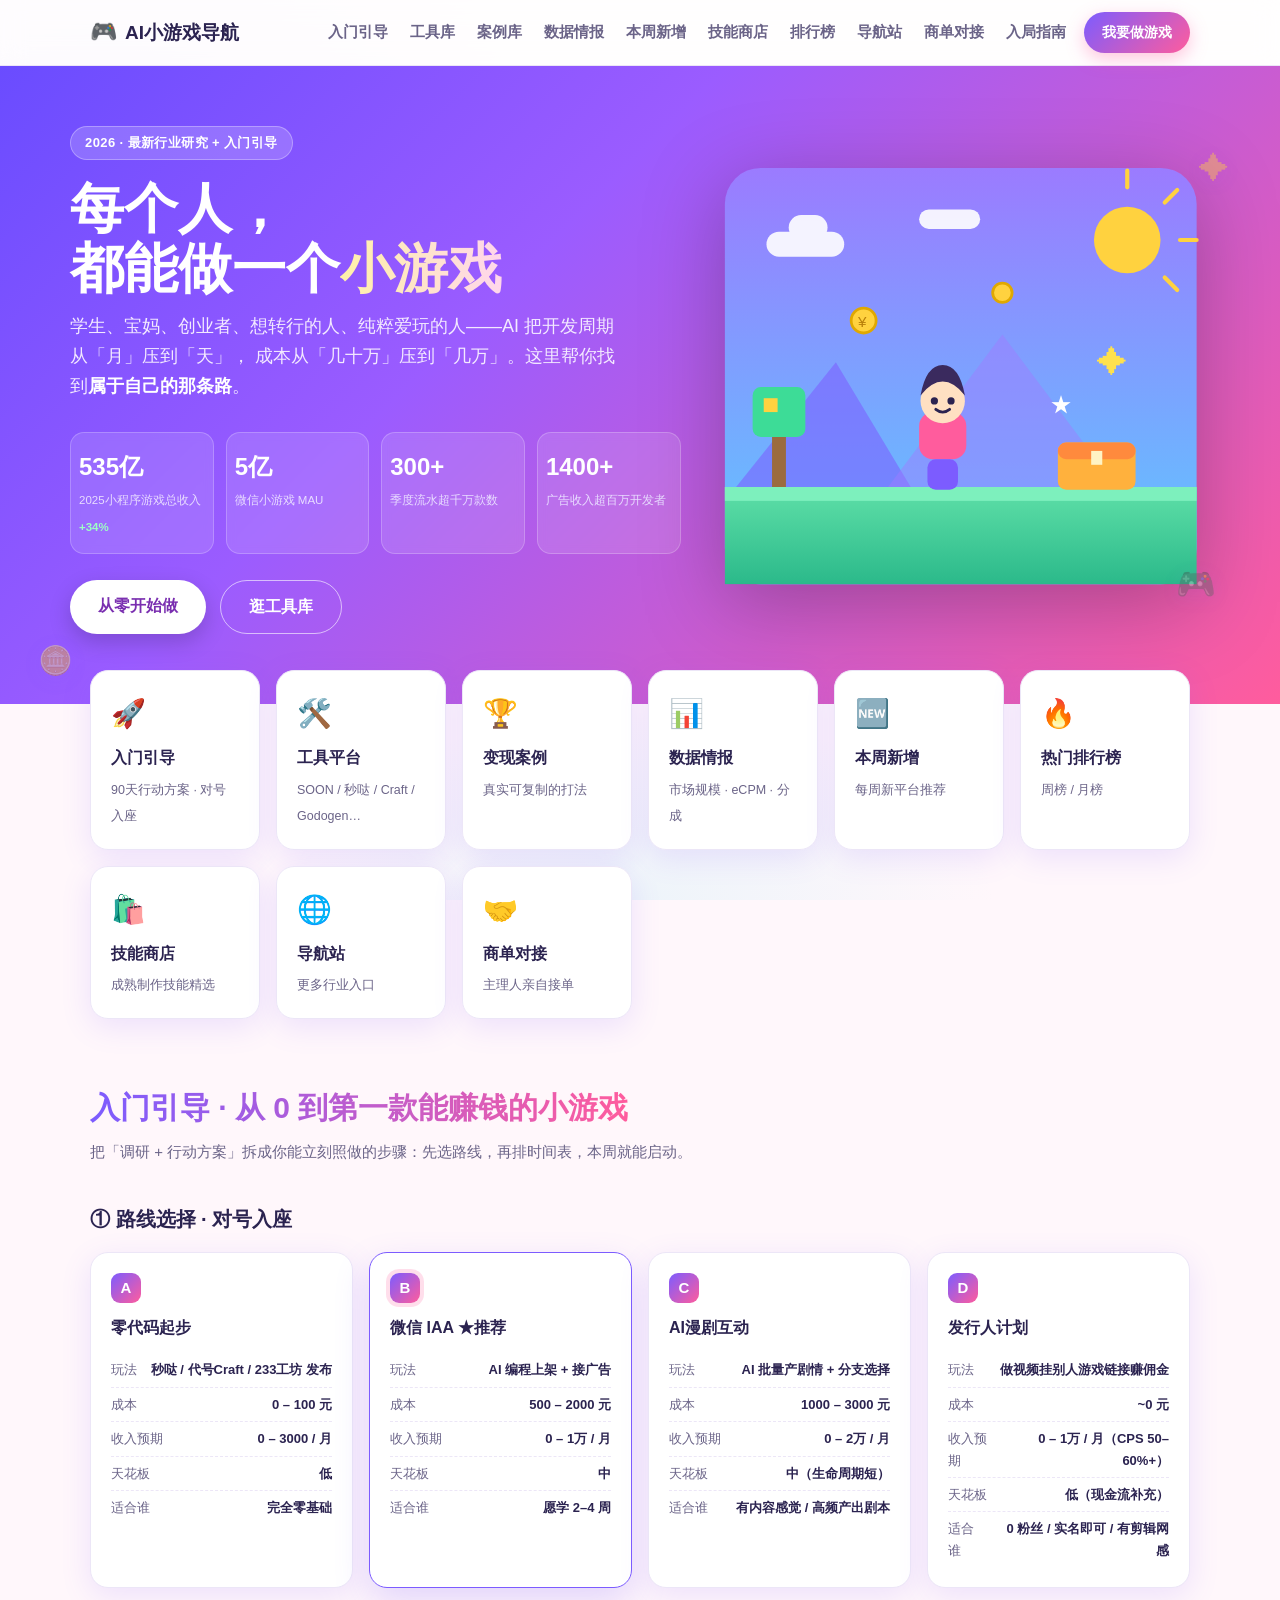
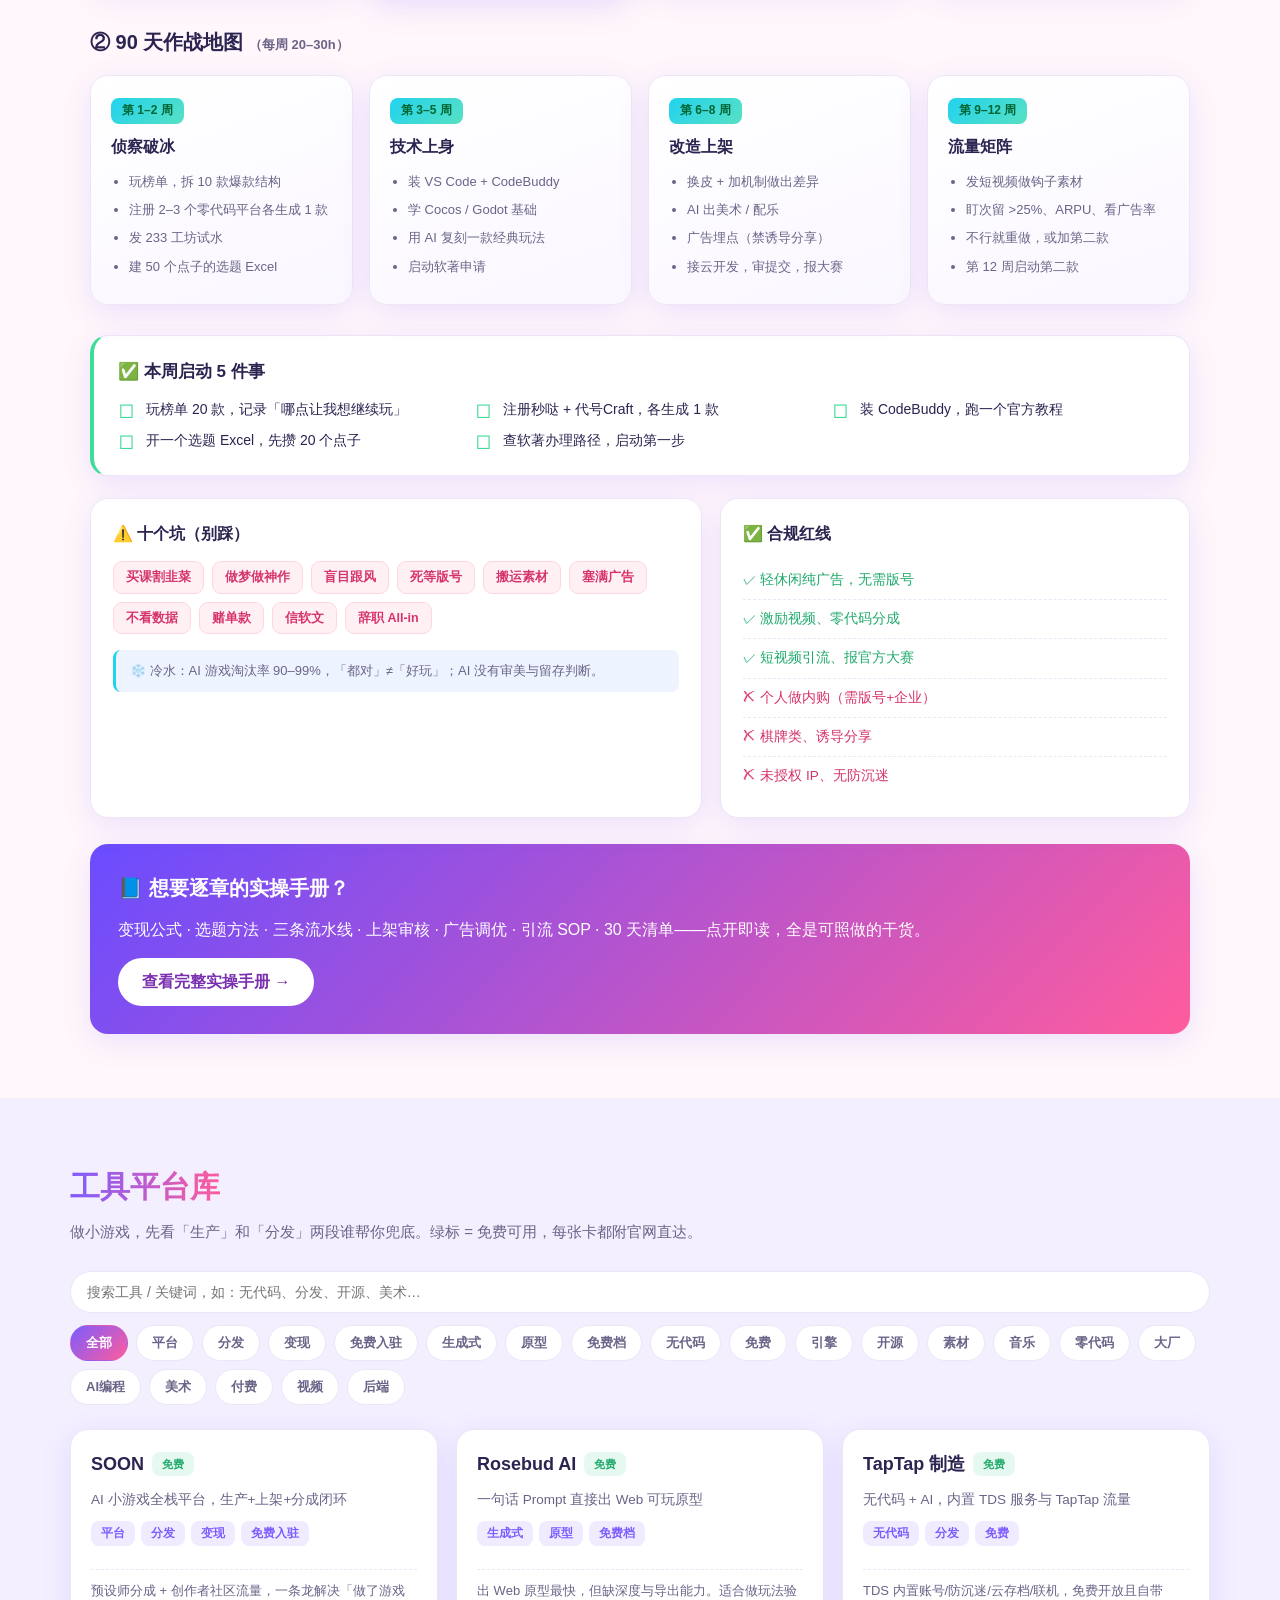
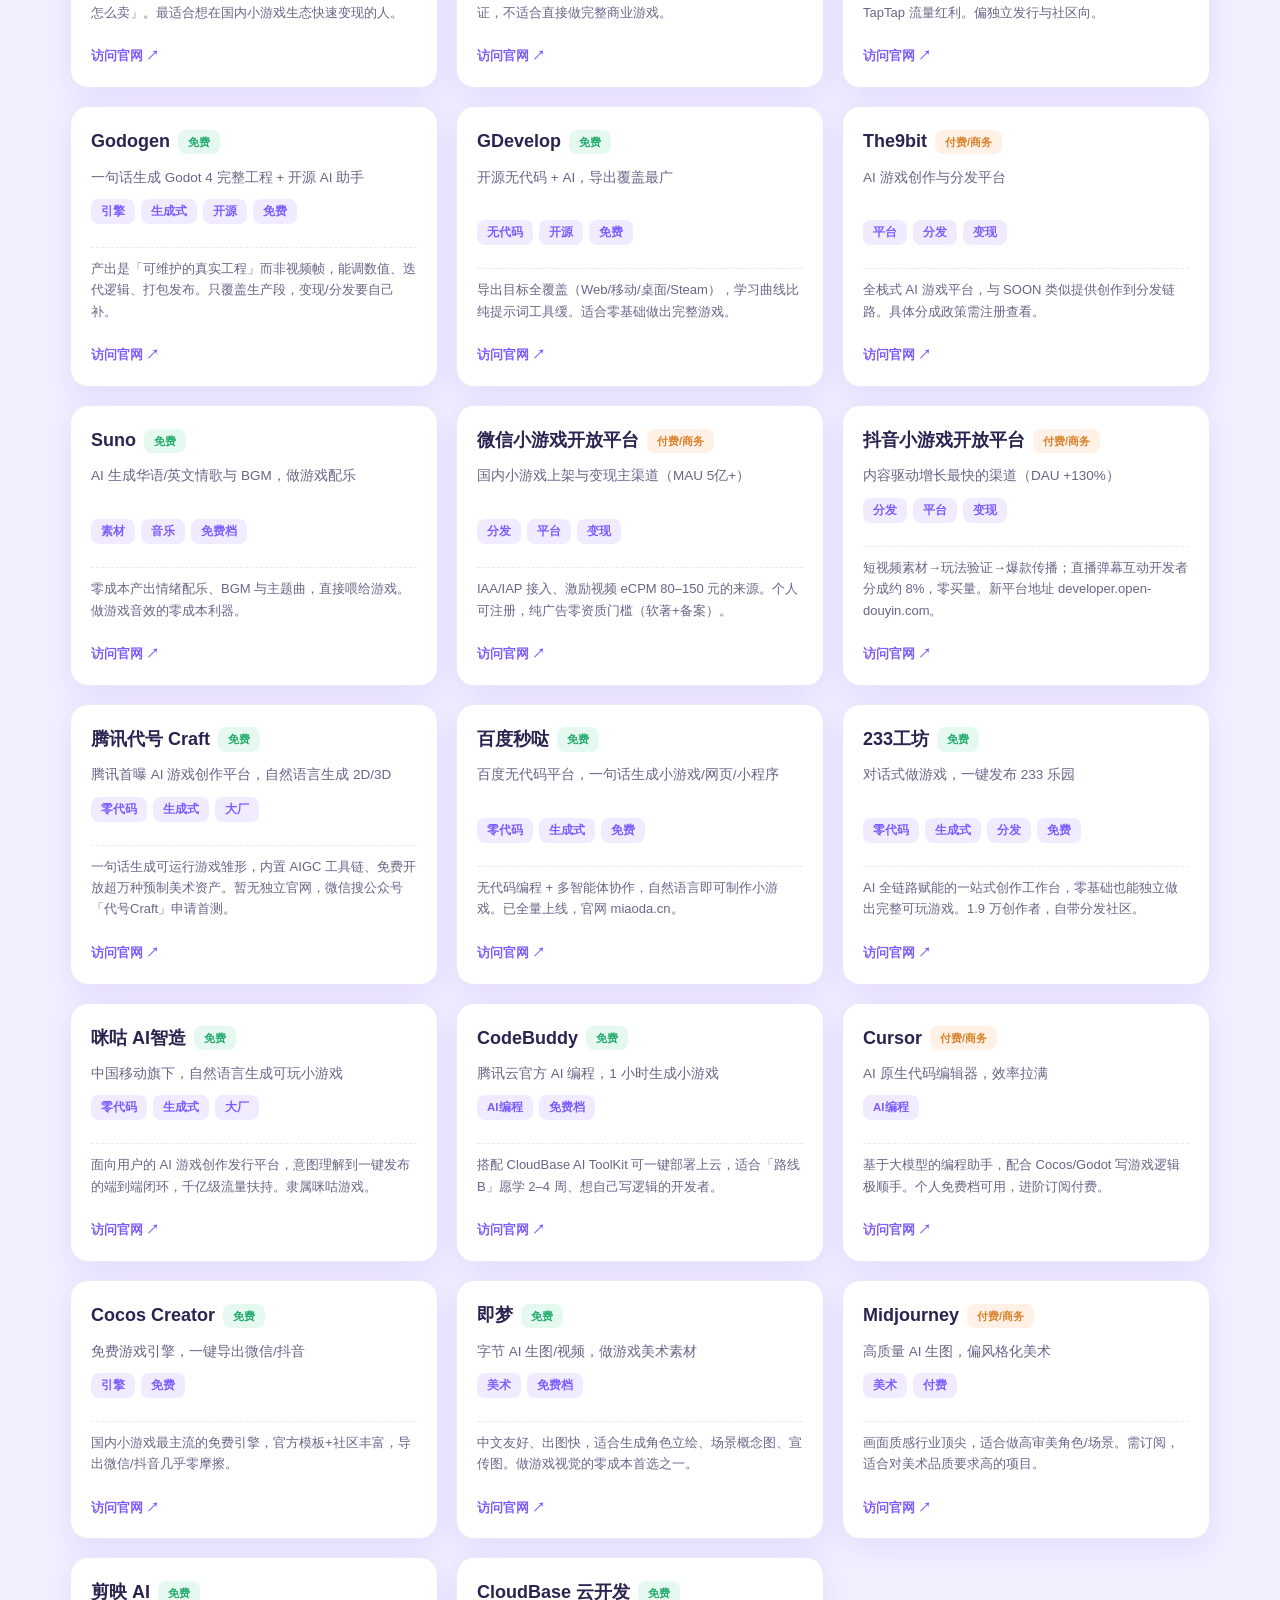
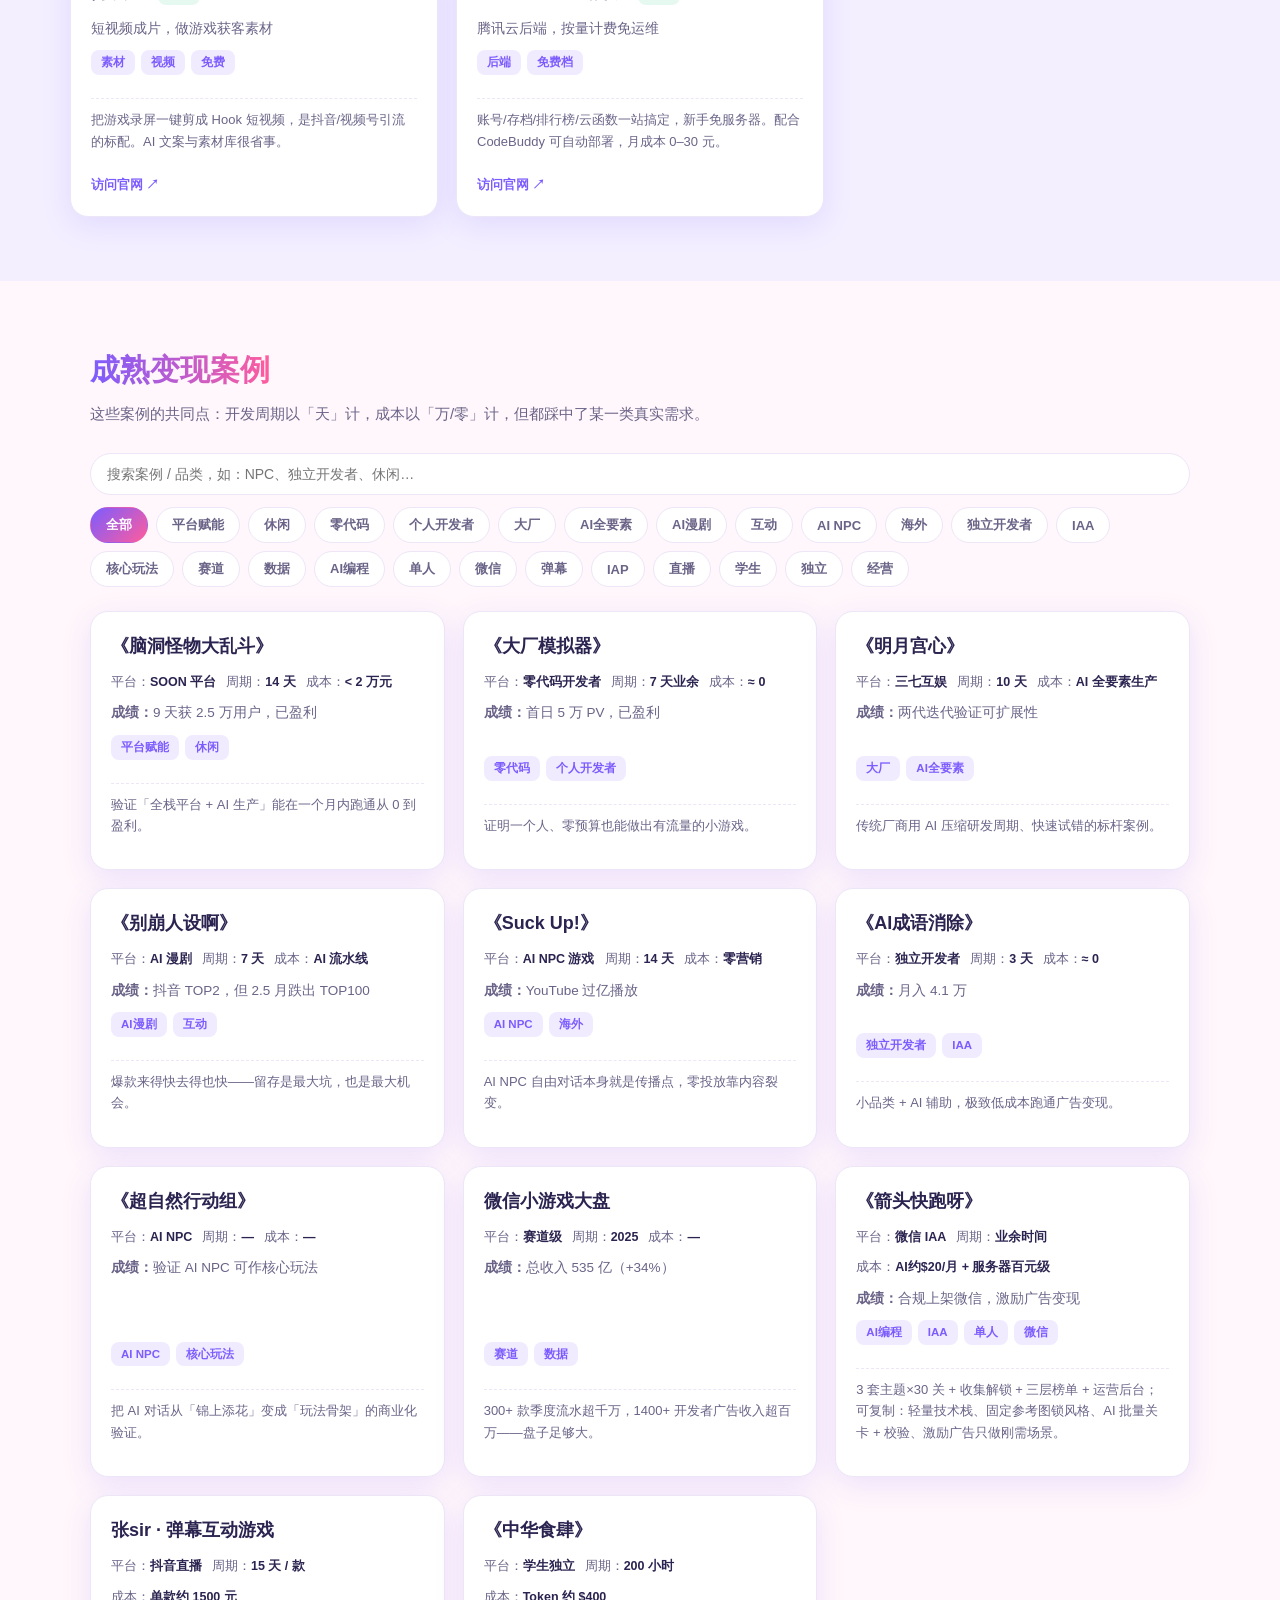
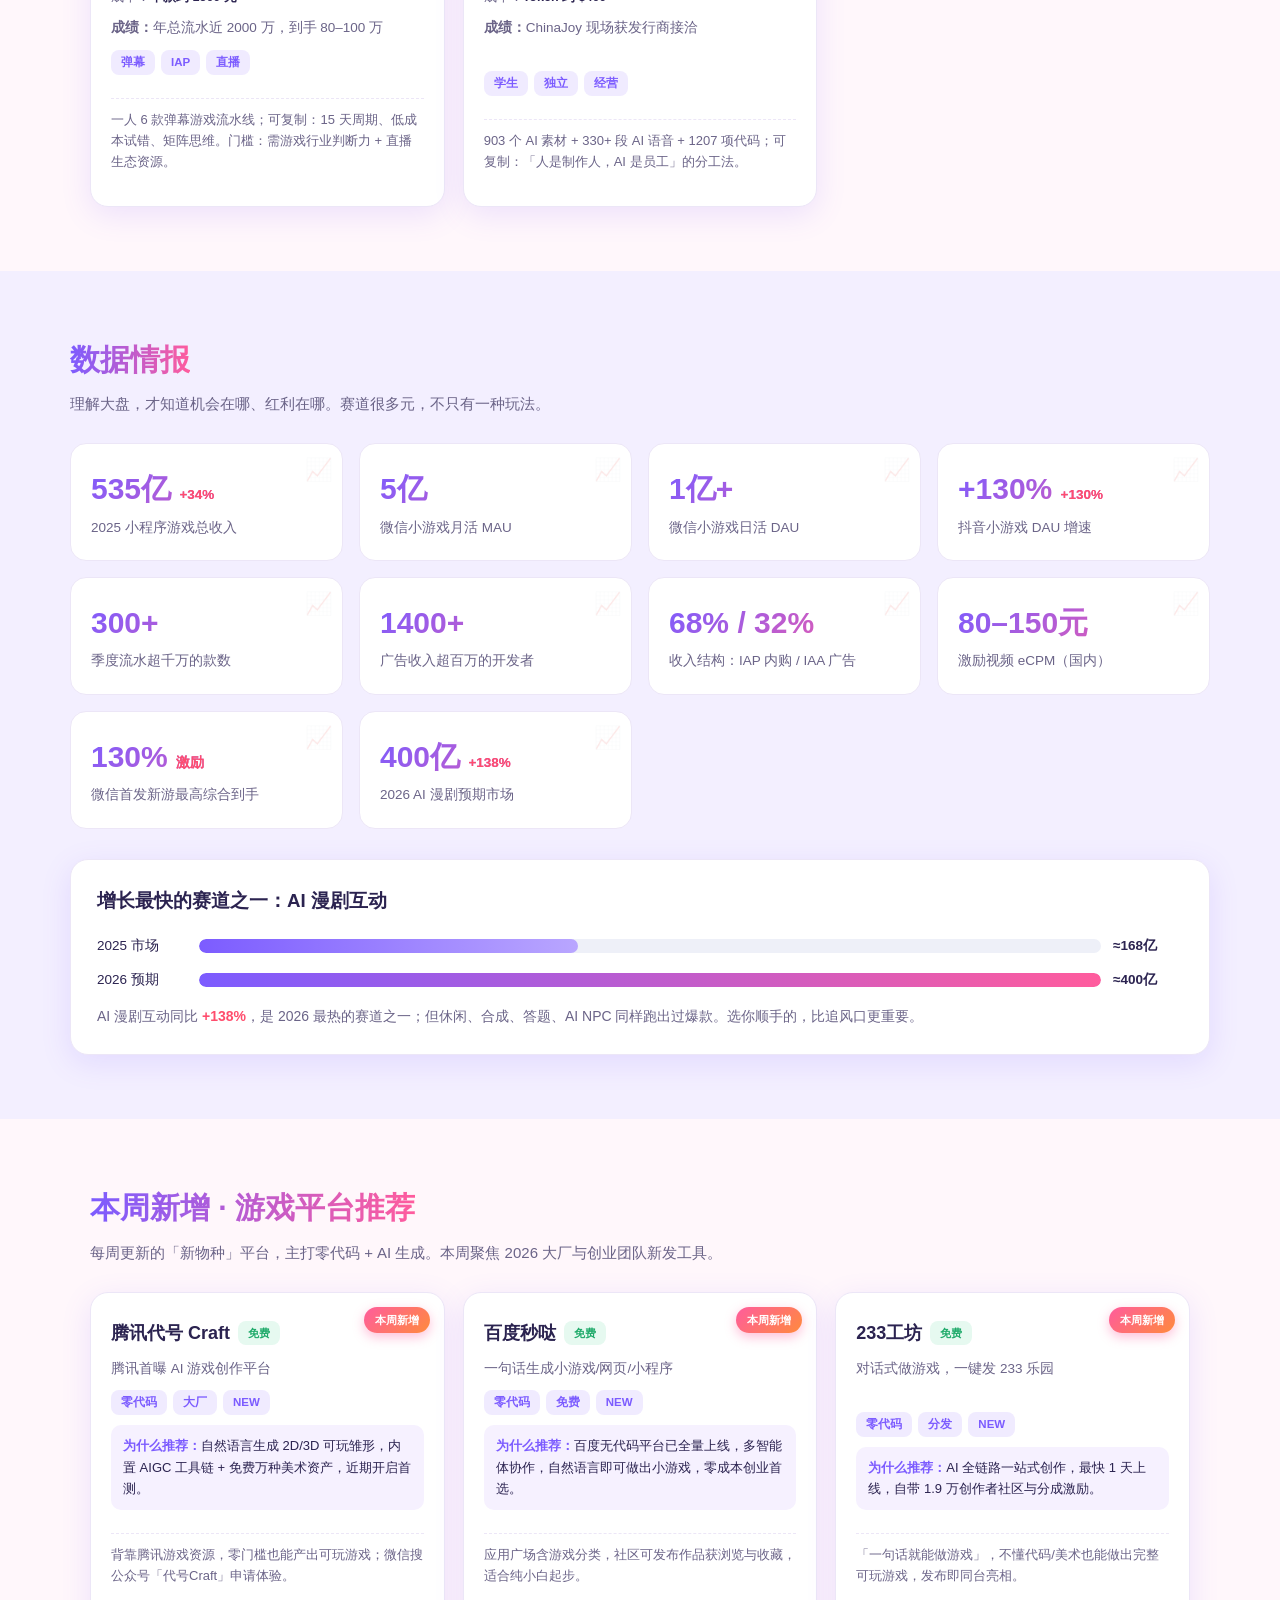
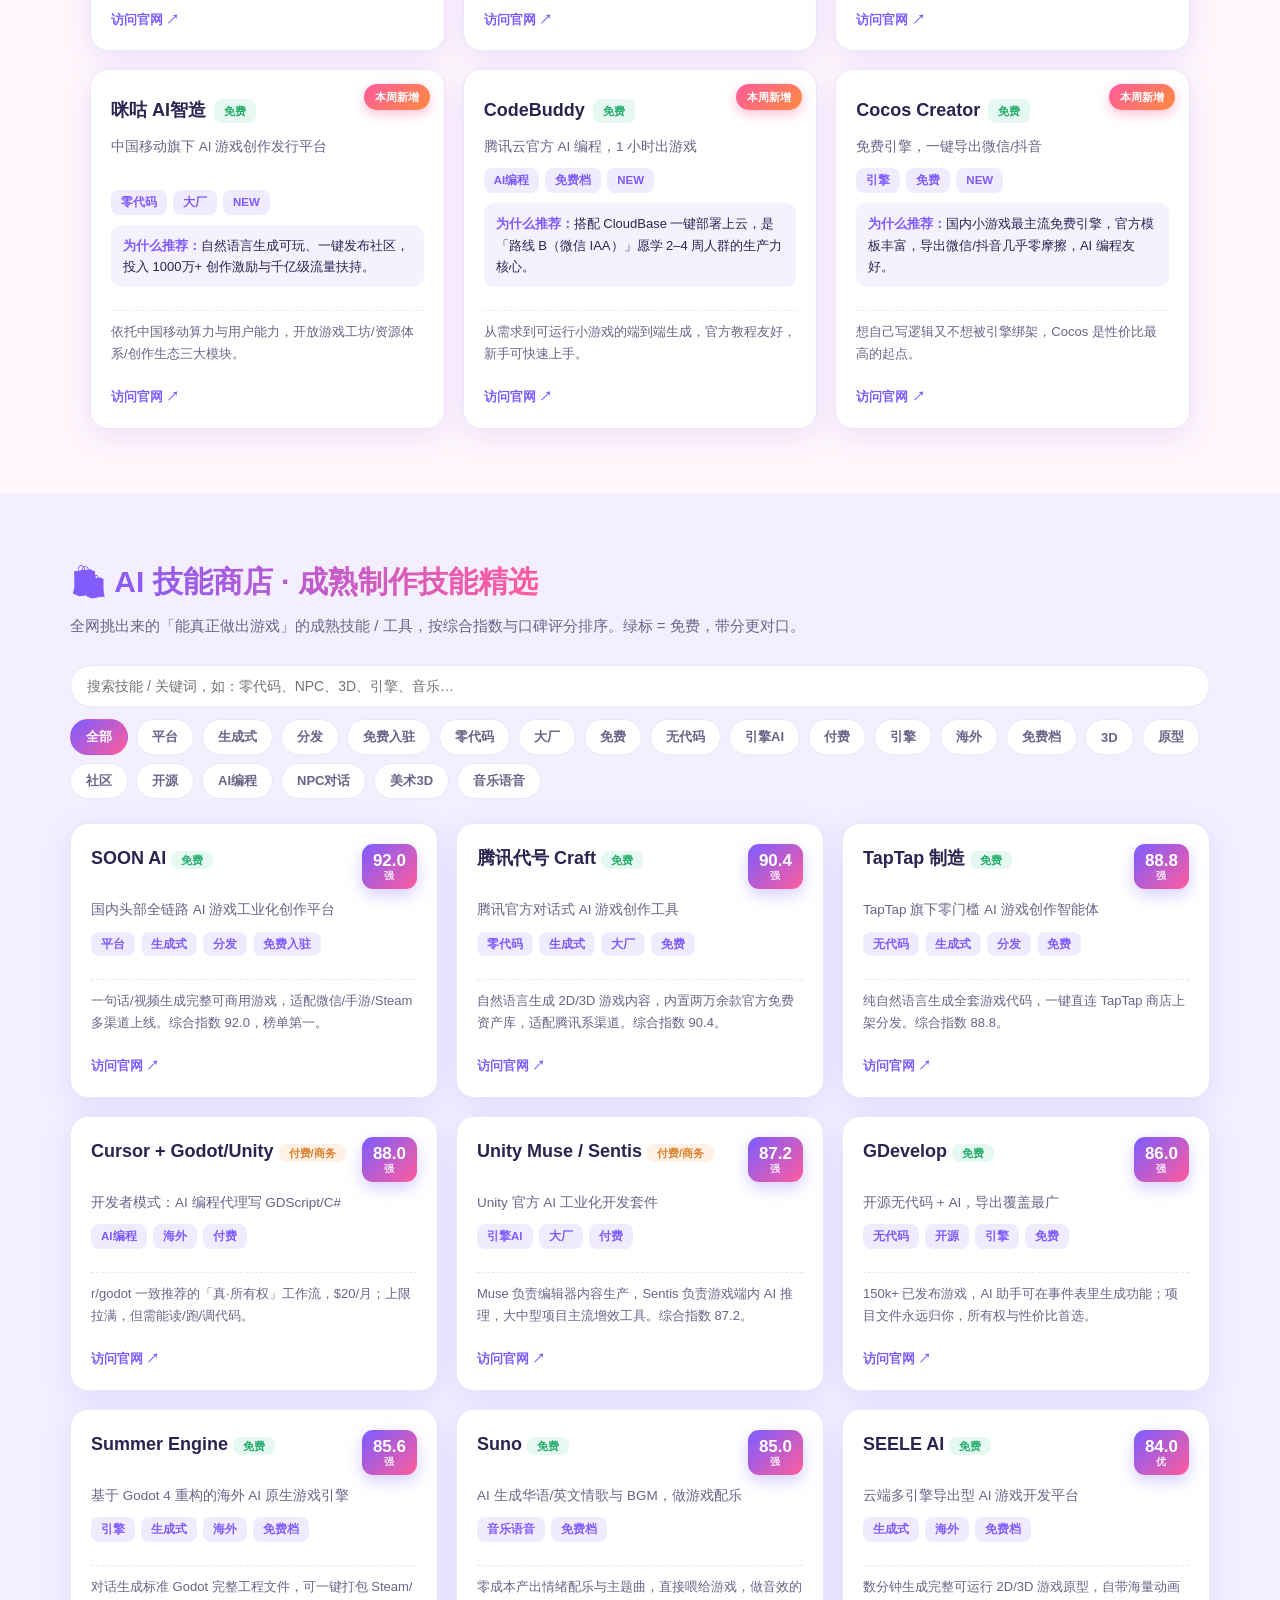
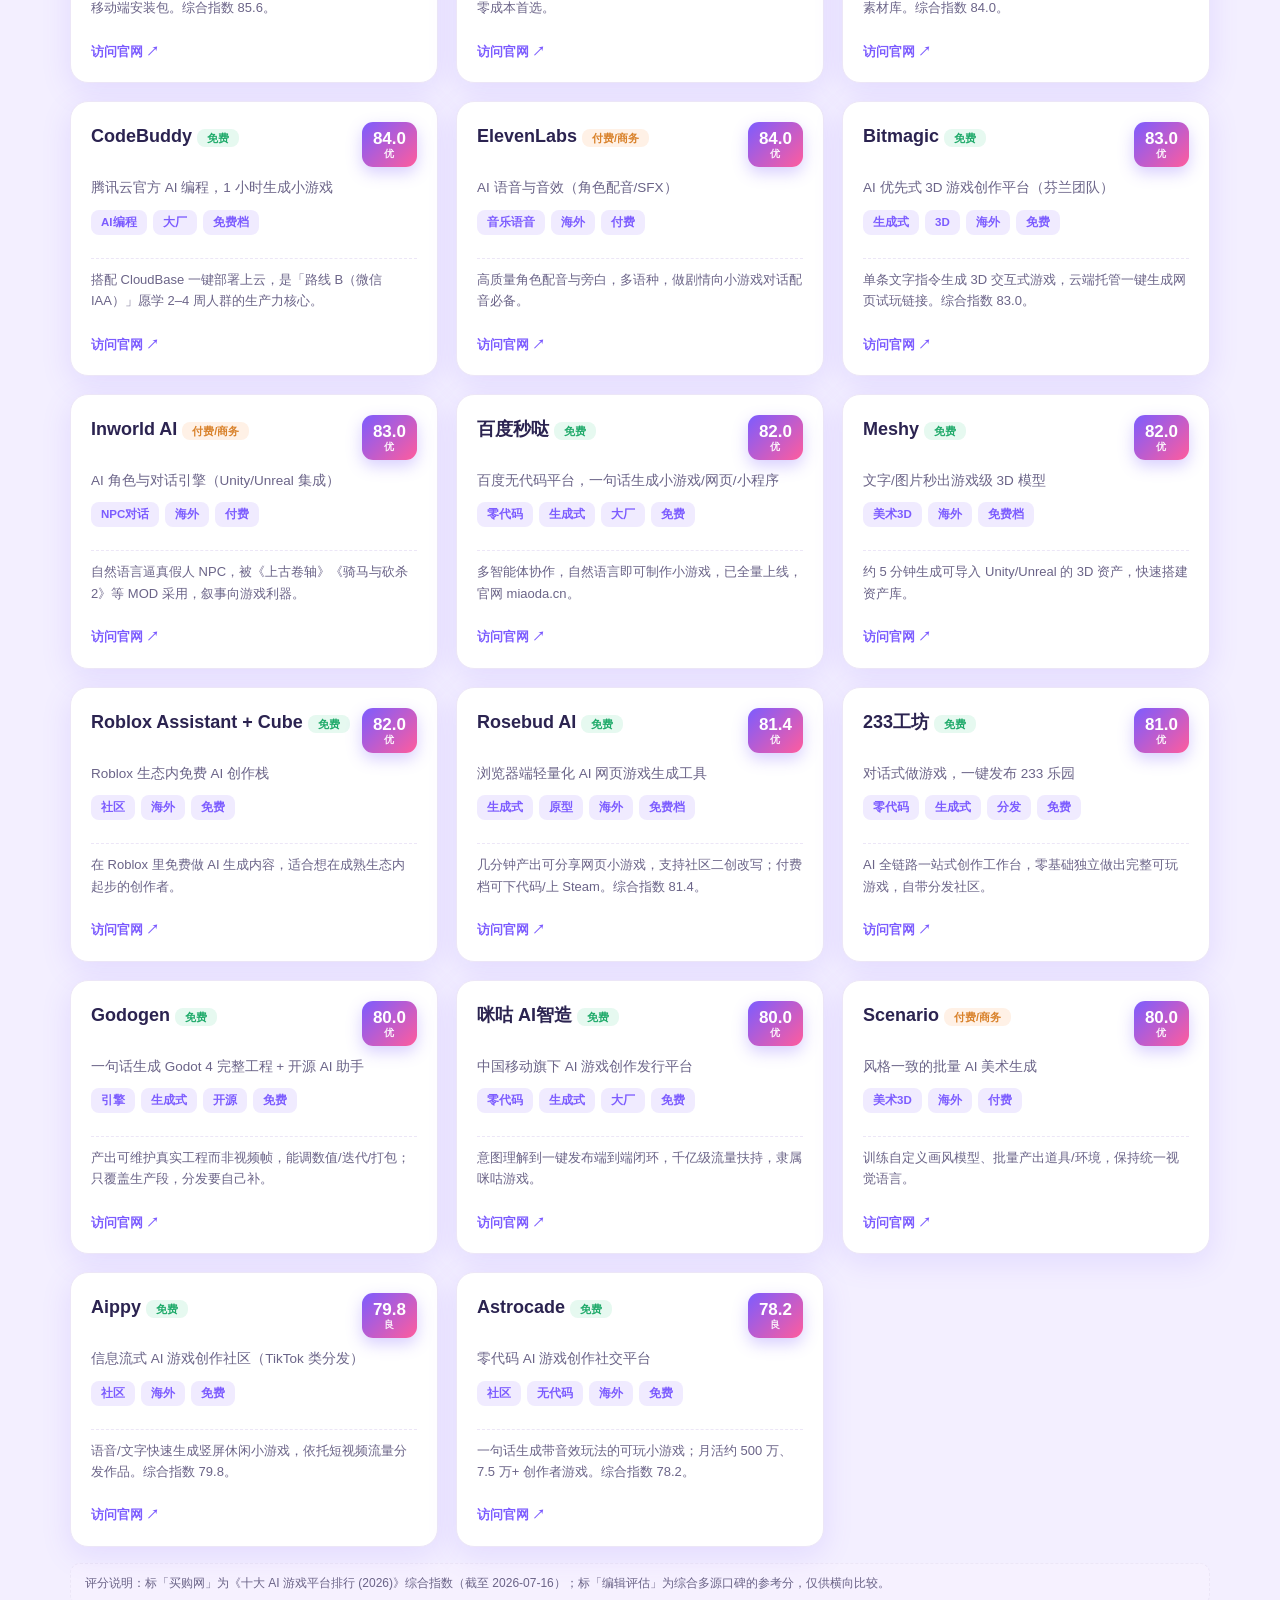
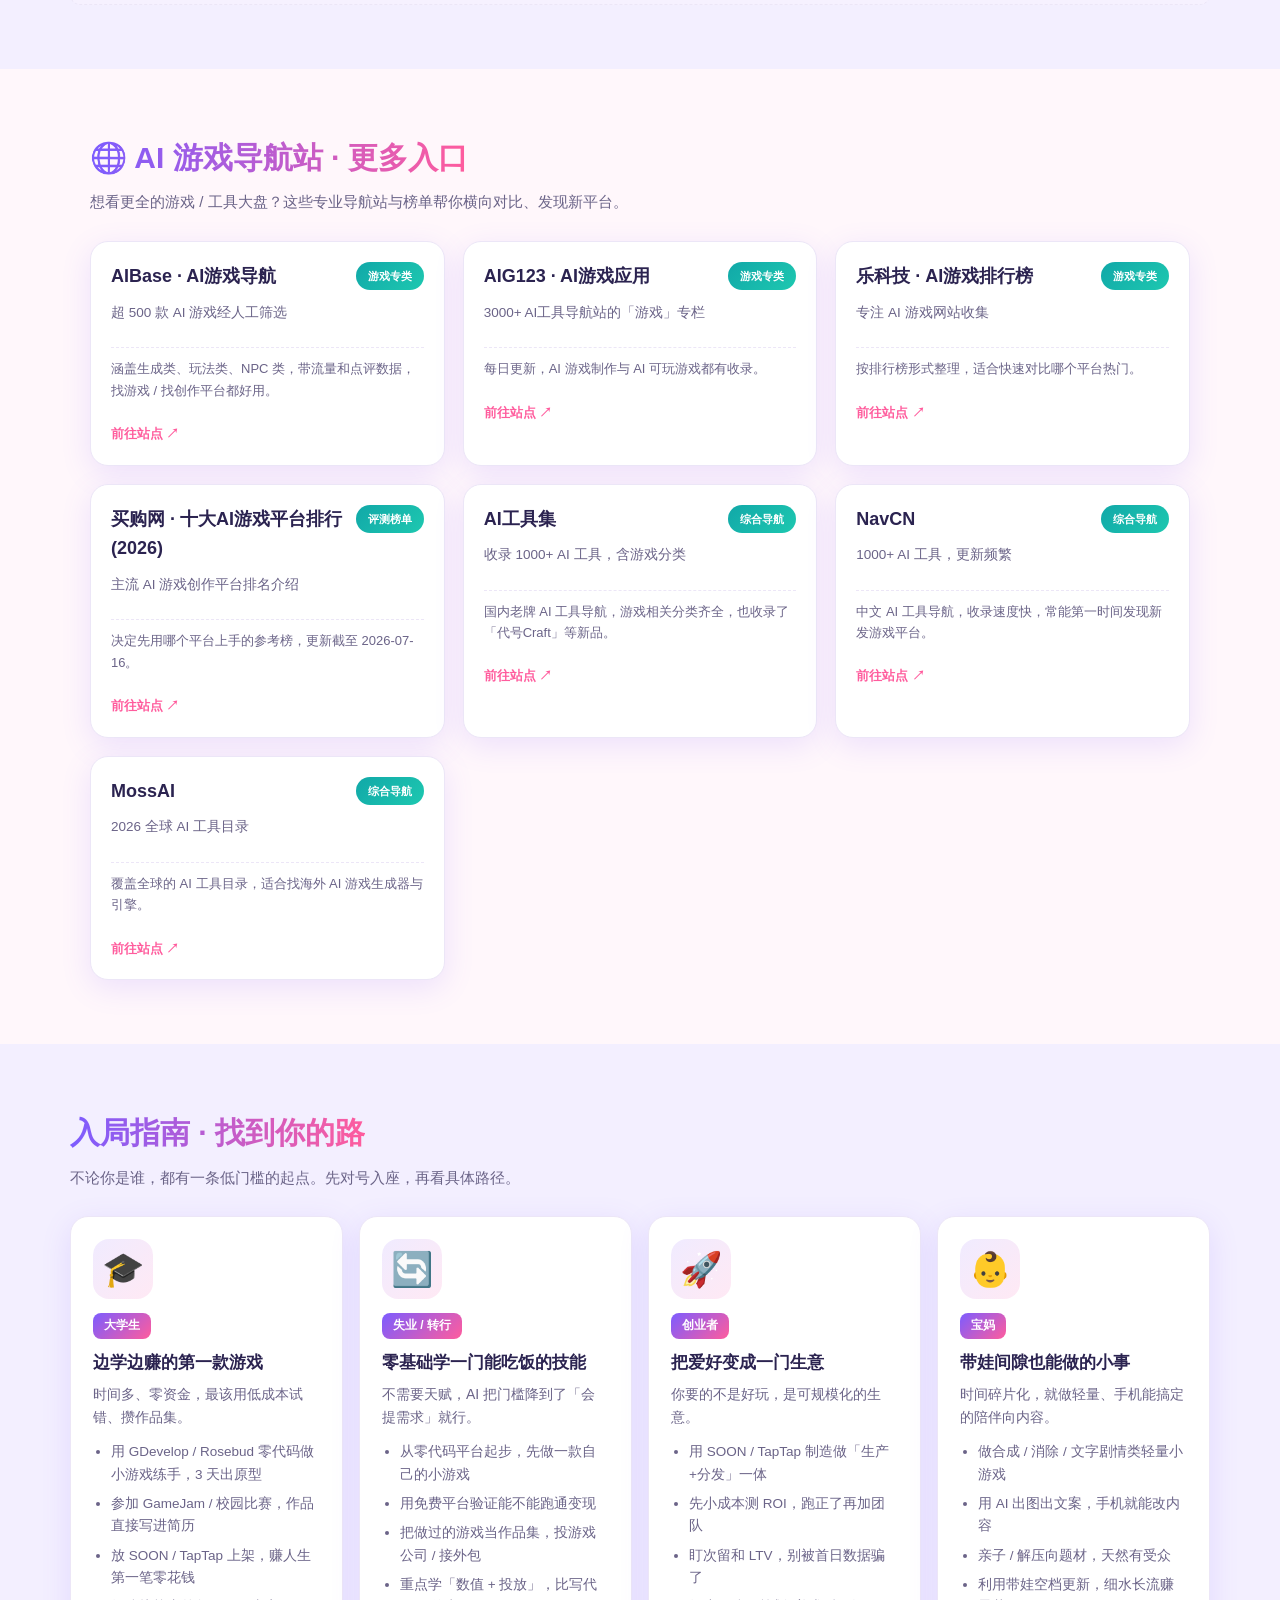
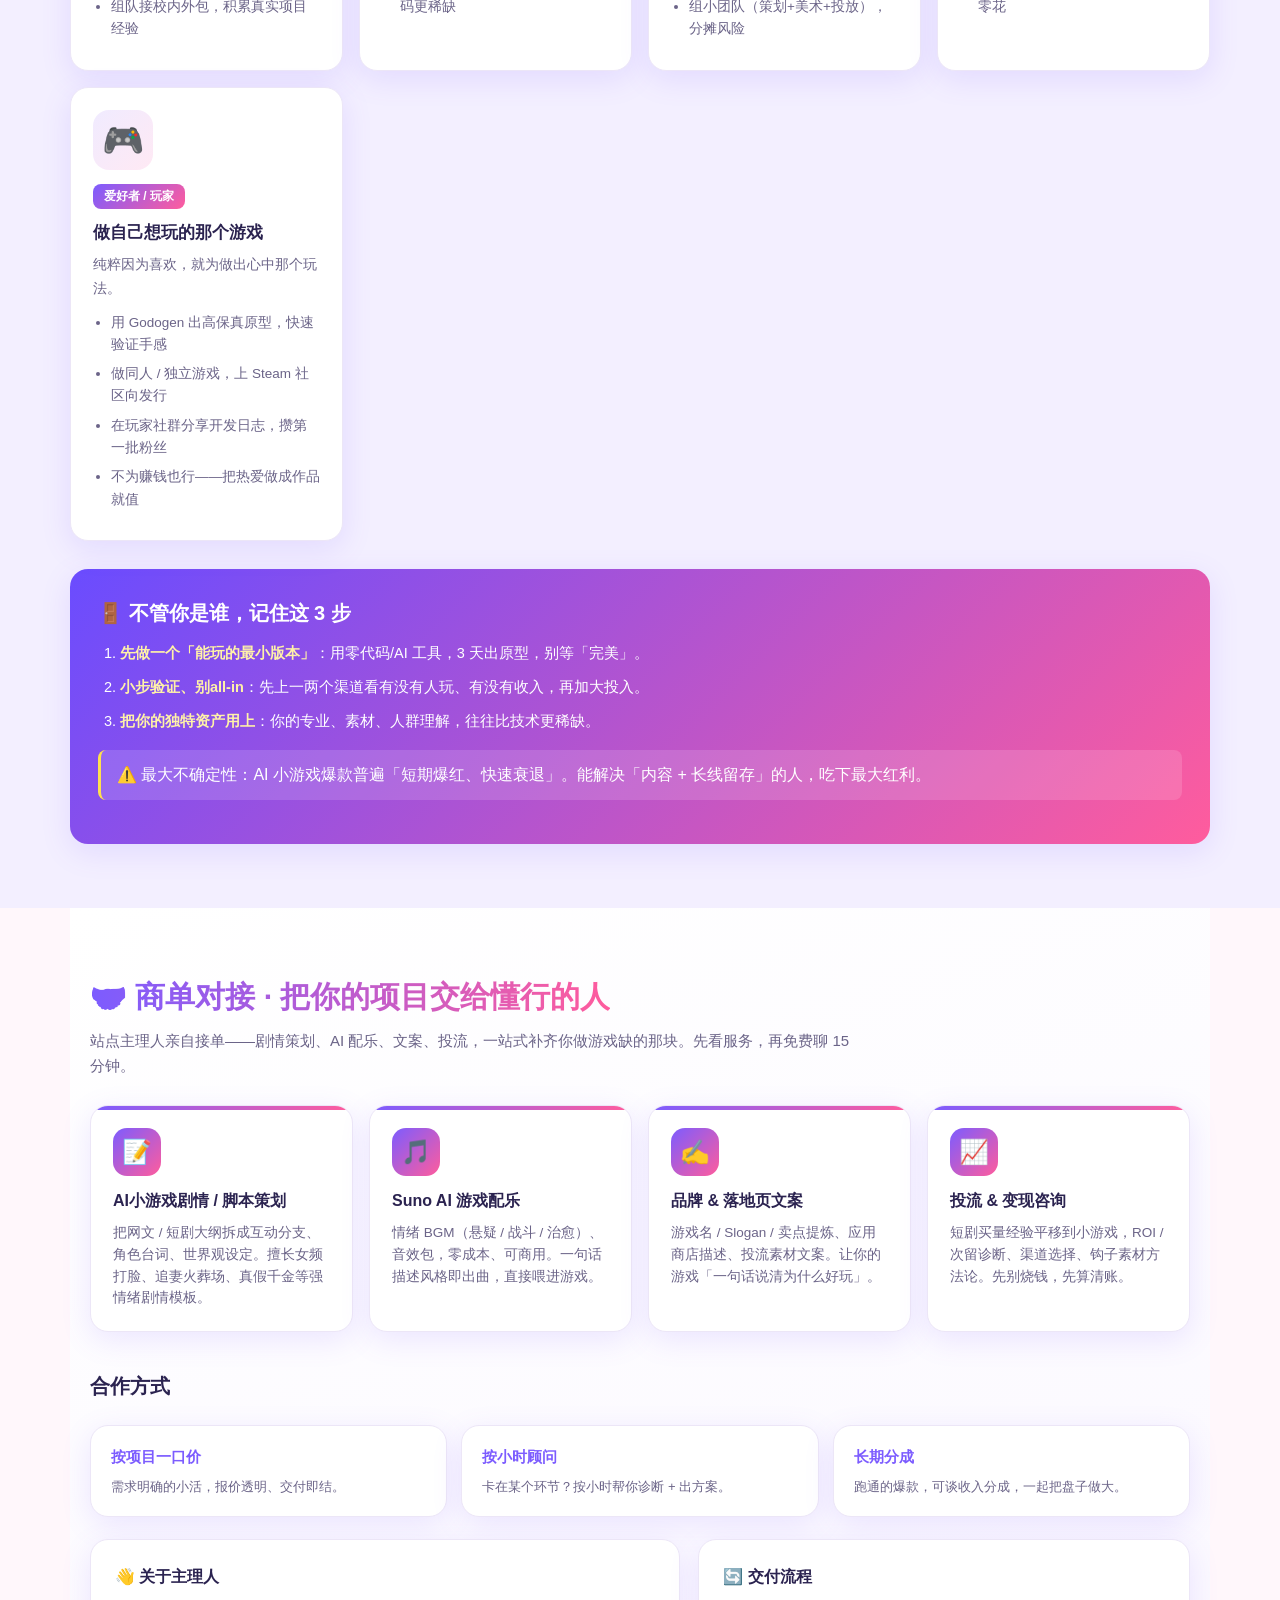
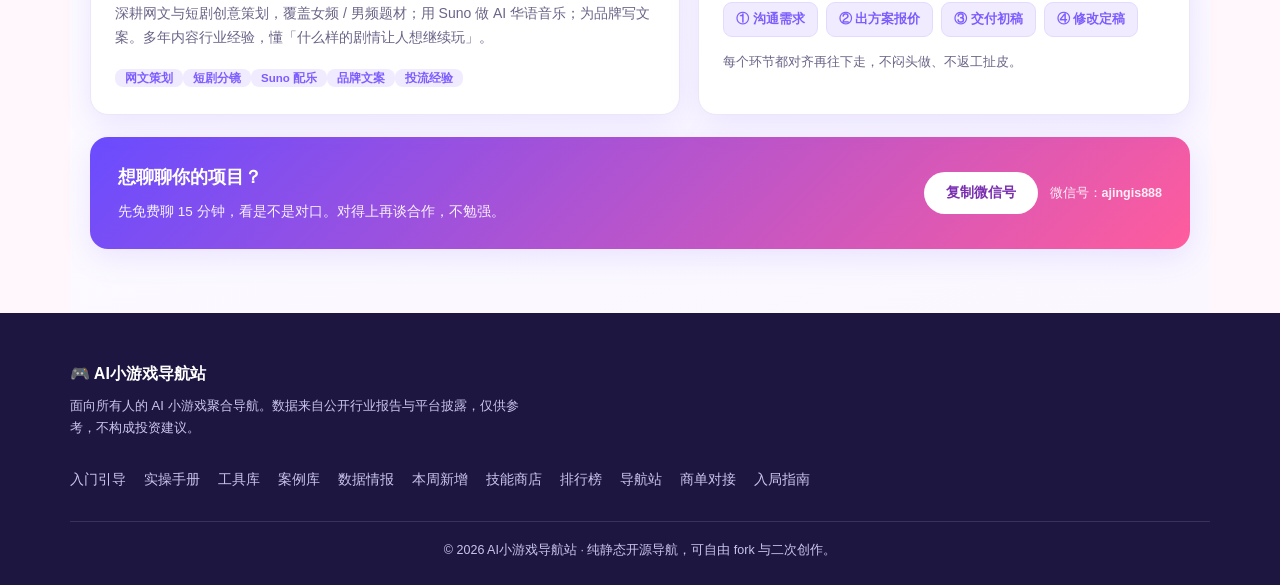
==== commit 4defbbb5: "更新微信号 ajingis888 + SEO 地址" ====
--- a/index.html
+++ b/index.html
@@ -13,8 +13,8 @@
   <meta property="og:description" content="面向所有人（大学生、失业者、创业者、宝妈、爱好者）的 AI 小游戏导航：入门引导、工具平台、变现案例、市场数据、技能商店、导航站聚合与热门排行榜。" />
   <meta property="og:locale" content="zh_CN" />
   <meta property="og:site_name" content="AI小游戏导航" />
-  <meta property="og:url" content="https://6a4b49241a014301adb7f304dcb2097b.sh4.agentos-app.net/" />
-  <link rel="canonical" href="https://6a4b49241a014301adb7f304dcb2097b.sh4.agentos-app.net/" />
+  <meta property="og:url" content="https://xiao09080.github.io/ai-game-nav/" />
+  <link rel="canonical" href="https://xiao09080.github.io/ai-game-nav/" />
 </head>
 <body>
   <!-- 漂浮装饰 -->
@@ -462,7 +462,7 @@
       </div>
       <div class="c-actions">
         <button class="btn-wechat" onclick="copyWx()">复制微信号</button>
-        <span class="wx-hint">微信号：<b id="wxid">YOUR_WECHAT_ID</b></span>
+        <span class="wx-hint">微信号：<b id="wxid">ajingis888</b></span>
       </div>
     </div>
   </section>
@@ -499,7 +499,7 @@
     function copyWx() {
       var id = (document.getElementById('wxid') || {}).textContent || '';
       id = id.trim();
-      if (!id || id === 'YOUR_WECHAT_ID') { alert('请先在源码里把 wxid 替换成你的微信号'); return; }
+      if (!id) { alert('请先在源码里把 wxid 替换成你的微信号'); return; }
       if (navigator.clipboard) navigator.clipboard.writeText(id);
       var btn = document.querySelector('.btn-wechat');
       var old = btn.textContent; btn.textContent = '已复制 ✓'; setTimeout(function(){ btn.textContent = old; }, 1500);
